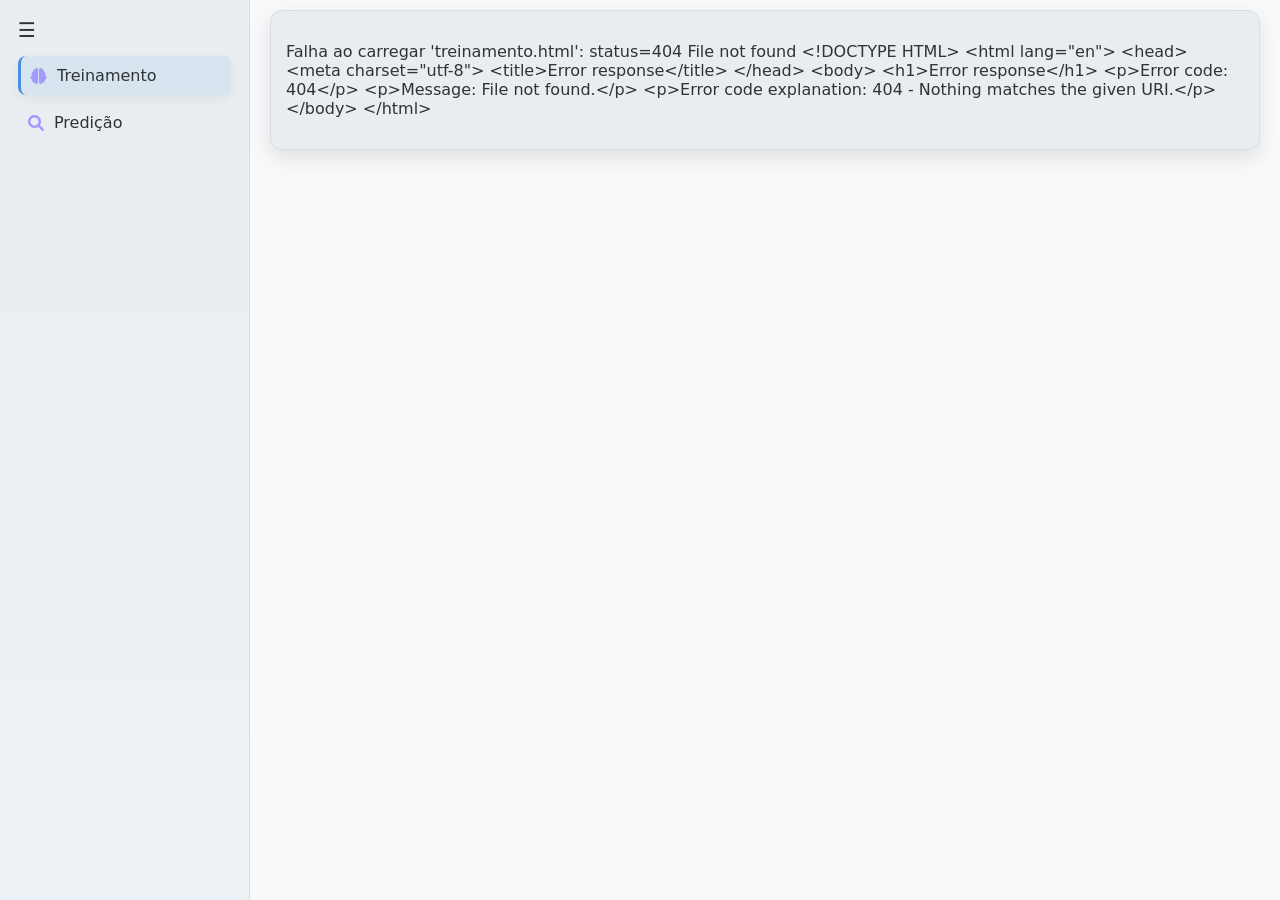
==== projeto/views/index.html @ 288b6758 "pipeline" ====
<!DOCTYPE html>
<html lang="pt-BR">

<head>
    <meta charset="utf-8" />
    <meta name="viewport" content="width=device-width,initial-scale=1" />
    <title>Plataforma YOLO Classificação</title>
    <link rel="stylesheet" href="theme.css">
    <link rel="stylesheet" href="./styles.css">
    <link rel="stylesheet" href="https://cdnjs.cloudflare.com/ajax/libs/font-awesome/6.0.0/css/all.min.css">
</head>

<body>
    <div class="sidebar" id="sidebar" aria-expanded="true">
        <div class="toggle-btn" onclick="toggleSidebar()">☰</div>

        <div class="menu-item active" data-page="treinamento" onclick="navigate('treinamento')">
            <i class="fas fa-brain"></i><span>Treinamento</span>
        </div>

        <div class="menu-item" data-page="predicao" onclick="navigate('predicao')">
            <i class="fas fa-search"></i><span>Predição</span>
        </div>

    </div>

    <main class="main-content" id="main-content">
        <div id="view" aria-live="polite">
        </div>
    </main>

    <div id="img-modal" class="img-modal hidden" role="dialog" aria-hidden="true" aria-modal="true">
        <div id="img-modal-backdrop" class="img-modal-backdrop" tabindex="-1"></div>
        <div class="img-modal-content" role="document" aria-live="polite">
            <button id="img-modal-close" class="img-modal-close" aria-label="Fechar imagem">✖</button>
            <!-- caption placed above the image -->
            <div id="img-modal-caption" class="img-modal-caption" aria-hidden="true"></div>

            <!-- viewport groups image and nav buttons so buttons align with the image center -->
            <div class="img-modal-viewport">
                <button id="img-modal-prev" class="img-modal-nav img-modal-prev" aria-label="Imagem anterior">◀</button>
                <img id="img-modal-img" src="" alt="" />
                <button id="img-modal-next" class="img-modal-nav img-modal-next" aria-label="Próxima imagem">▶</button>
            </div>
        </div>
    </div>

    <script src="./js/api.js"></script>
    <script src="./js/finder.js"></script>
    <script src="./js/ui.js"></script>
    <script src="./js/training_control.js"></script>

    <script>
        // init UI after modules loaded
        window.addEventListener('DOMContentLoaded', () => {
            if (window.UI && typeof window.UI.init === 'function') window.UI.init();
        });
    </script>
</body>

</html>
---- projeto/views/theme.css ----
:root {
    /* 🎨 Paleta "Neutro Tech" */
    --color-primary: #4A90E2;
    /* Azul suave (botões principais) */
    --color-success: #7ED6A6;
    /* Verde menta (feedback positivo) */
    --color-accent: #A29BFE;
    /* Lilás pastel (ícones / detalhes) */
    --bg: #F8F9FB;
    /* Fundo da página (muito claro) */
    --surface: #E9ECF1;
    /* Cards / superfícies (cinza claro) */
    --text-primary: #2D3436;
    /* Texto principal (cinza escuro) */
    --text-muted: #636E72;
    /* Texto secundário (cinza médio) */
    --border: #DCDDE1;
    /* Bordas e divisores (cinza sutil) */
    --danger: #FF6B6B;
    /* Erro (vermelho suave) */

    /* layout sizes (can be tweaked) */
    --sidebar-width: 250px;
    --sidebar-collapsed-width: 60px;
    --rightpanel-width: 320px;

    /* elevation */
    --elevation: rgba(45, 52, 54, 0.06);
}
---- projeto/views/styles.css ----
/* Global */
body {
    font-family: Inter, system-ui, -apple-system, "Segoe UI", Roboto, "Helvetica Neue", Arial;
    margin: 0;
    padding: 0;
    background: var(--bg);
    color: var(--text-primary);
    min-height: 100vh;
    overflow: auto;
}

/* Sidebar */
.sidebar {
    position: fixed;
    left: 0;
    top: 0;
    height: 100%;
    width: var(--sidebar-width);
    background: linear-gradient(180deg, var(--surface), #EDF2F7);
    border-right: 1px solid var(--border);
    padding: 18px;
    box-sizing: border-box;
    z-index: 1000;
    transition: width .2s ease;
    color: var(--text-primary);
}

.sidebar.collapsed {
    width: var(--sidebar-collapsed-width);
}

/* Toggle button */
.toggle-btn {
    font-size: 20px;
    cursor: pointer;
    margin-bottom: 14px;
    color: var(--muted);
}

/* Menu items */
.menu-item {
    display: flex;
    align-items: center;
    padding: 10px;
    margin-bottom: 8px;
    border-radius: 8px;
    cursor: pointer;
    color: var(--text-primary);
}

.menu-item i {
    margin-right: 10px;
    color: var(--color-accent);
}

.menu-item:hover,
.menu-item.active {
    background: rgba(74, 144, 226, 0.10);
    box-shadow: 0 4px 12px var(--elevation);
    border-left: 3px solid var(--color-primary);
}

.sidebar.collapsed .menu-item span {
    display: none;
}

/* Main content */
.main-content {
    position: relative;
    margin-left: var(--sidebar-width);
    min-height: 100vh;
    padding: 10px 20px;
    box-sizing: border-box;
    overflow-y: auto;
    transition: margin-left .25s ease, margin-right .25s ease;
    z-index: 1;
    background: transparent;
    color: var(--text-primary);
}

.card-section {
    margin-bottom: 10px;
    padding: 2px;
    /* Aumenta o padding interno para organização */
}

/* --- Estilos para Comparação Lado a Lado --- */

/* Contêiner principal para o grupo de comparação de UMA imagem */
.image-comparison-group {
    /* Manter estilos de card/seção */
    padding: 16px;
    /* 🛑 GARANTA QUE ESTA CLASSE TENHA BACKGROUND: var(--surface) SE NECESSÁRIO */
    background: var(--surface);
    border-radius: 8px;
}

/* Define o GRID FLEXÍVEL que alinha as predições de diferentes modelos lado a lado */
.comparison-grid {
    display: flex;
    gap: 15px;
    align-items: flex-start;
    margin-top: 10px;
    flex-wrap: nowrap;
    /* mantém uma única linha, permite scroll horizontal */
    overflow-x: auto;
    /* ativa scroll horizontal quando há muitas colunas */
    -webkit-overflow-scrolling: touch;
    padding-bottom: 6px;
    /* espaço para o scrollbar em alguns browsers */
}

/* Cartão individual de predição (um modelo por coluna) */
/* Cartão individual de predição (um modelo por coluna) */
.comparison-card {
    display: flex;
    flex-direction: column;
    gap: 8px;
    padding: 12px;
    background: #FFFFFF;
    border: 1px solid var(--border);
    border-radius: 10px;
    box-shadow: 0 4px 12px rgba(0, 0, 0, 0.05);
    /* Garante largura mínima e impede encolhimento para preservar tamanho das imagens */
    flex: 0 0 320px;
    /* não encolhe, largura fixa por cartão */
    min-width: 320px;
    box-sizing: border-box;
}

.comparison-card .model-name-label {
    font-size: 13px;
    color: var(--text-muted);
    text-align: center;
    margin-bottom: 5px;
}

/* Reutilizando estilos de imagem, mas corrigindo aspecto-ratio para ser mais quadrado (comum em classificação) */
/* 🛑 AJUSTE PRINCIPAL AQUI: DIMINUINDO O TAMANHO DA IMAGEM */
.comparison-card img {
    display: block;
    width: 100%;
    max-height: 260px;
    /* limita a altura para manter tamanho consistente */
    height: auto;
    object-fit: contain;
    border-radius: 6px;
    background: #FFFFFF;
    transition: transform 0.18s ease, box-shadow 0.18s ease;
    cursor: pointer;
}

/* Adicione também um hover para o zoom no clique */
.comparison-card img:hover {
    transform: scale(1.03);
    box-shadow: 0 8px 24px rgba(0, 0, 0, 0.35);
}

/* Remova ou substitua as regras antigas de .model-images se não for mais usá-las */
/* Se houver conflito, remova .model-images e .model-result antigos. */

.main-content.collapsed {
    margin-left: var(--sidebar-collapsed-width);
}

/* Training images area: reserve space and reuse comparison grid styles */
.training-images-area {
    background: var(--surface);
    border: 1px solid var(--border);
    border-radius: 8px;
    padding: 12px;
    box-sizing: border-box;
}

.training-images-area .image-comparison-group {
    margin-bottom: 12px;
}

/* ensure grid wraps nicely and reserves height */
.training-images-area .comparison-grid {
    gap: 12px;
    align-items: flex-start;
    overflow-x: auto;
}



/* Form elements */
.form-group {
    margin-bottom: 14px;
}

.form-group label {
    display: inline-flex;
    margin-bottom: 6px;
    color: var(--muted);
    font-size: 14px;
}

input[type="text"],
input[type="number"],
select,
textarea {
    width: 100%;
    padding: 8px 10px;
    border-radius: 8px;
    border: 1px solid var(--border);
    background: #FFFFFF;
    color: var(--text-primary);
    box-sizing: border-box;
}

/* Classe utilitária usada no HTML: inputs padrão */
.input {
    width: 100%;
    padding: 10px 12px;
    border-radius: 10px;
    border: 1px solid var(--border);
    background: #ffffff;
    box-shadow: 0 4px 10px rgba(16, 24, 40, 0.04);
    transition: box-shadow .12s ease, border-color .12s ease, transform .06s ease;
    color: var(--text-primary);
    font-size: 14px;
}

/* Versão compacta para controles inline */
.input-small {
    padding: 6px 8px;
    font-size: 13px;
    border-radius: 8px;
    width: auto;
}

/* Input específico para contagem por tipo (no painel de negativos) */
.type-count-input {
    border-left: 3px solid rgba(0, 0, 0, 0.04);
    padding-left: 10px;
    max-width: 140px;
}

/* Focus/hover visual cues */
.input:focus,
input[type="number"]:focus,
select:focus,
textarea:focus {
    outline: none;
    border-color: var(--color-primary);
    box-shadow: 0 6px 20px rgba(74, 144, 226, 0.12);
    transform: translateY(-1px);
}

/* Improve small inline labels + inputs alignment inside table cells */
.table input[type="number"],
.table .input-small {
    min-width: 80px;
}

/* Slightly larger checkboxes/radio for touch friendliness */
input[type="checkbox"],
input[type="radio"] {
    width: 18px;
    height: 18px;
    margin-right: 6px;
    vertical-align: middle;
}

/* When checkboxes/radios are inside labels used as inline controls, space them nicely */
label input[type="checkbox"],
label input[type="radio"] {
    margin-right: 8px;
}


/* Fix: ensure inline checkbox+label groups align horizontally */
.form-group .flex {
    display: flex;
    align-items: center;
    gap: 8px;
    flex-wrap: wrap;
    /* avoid overflow on very small widths */
}

.form-group .flex input[type="checkbox"],
.form-group .flex input[type="radio"] {
    margin: 0;
    vertical-align: middle;
    width: 18px;
    height: 18px;
}

.form-group .flex label {
    margin: 0;
    vertical-align: middle;
    font-size: 14px;
}

/* ensure dynamically injected model labels align too */
#models-container label {
    display: flex;
    align-items: center;
    gap: 8px;
    padding: 6px;
    border-radius: 6px;
}

/* Compact model item styling for prediction list */
.model-item-compact {
    display: inline-flex;
    align-items: center;
    gap: 8px;
    /* padding: 6px 8px; */
    /* margin: 6px 6px 6px 0; */
    border-radius: 8px;
    background: transparent;
    border: 1px solid rgba(0, 0, 0, 0.06);
    font-size: 13px;
    color: var(--text-primary);
    cursor: pointer;
    min-width: 160px;
    max-width: 260px;
}

.model-item-compact .model-checkbox {
    width: 16px;
    height: 16px;
}

.model-item-compact.selected {
    background: rgba(74, 144, 226, 0.08);
    border-color: rgba(74, 144, 226, 0.18);
    box-shadow: 0 6px 12px rgba(74, 144, 226, 0.06);
}

/* Make sure the container flex-wraps nicely */
#models-container {
    display: flex;
    flex-wrap: wrap;
    /* padding: 1px 0px; */
    margin-top: 8px;
    margin-right: 8px;
    gap: 6px;
}

/* Buttons */
.btn {
    display: inline-block;
    background: var(--color-primary);
    color: #fff;
    padding: 8px 12px;
    border-radius: 8px;
    border: none;
    cursor: pointer;
    font-weight: 600;
    transition: transform .06s ease, box-shadow .08s ease;
    box-shadow: 0 6px 18px rgba(74, 144, 226, 0.12);
}

.btn:hover {
    transform: translateY(-1px);
    box-shadow: 0 10px 24px rgba(74, 144, 226, 0.14);
}

.btn:disabled {
    opacity: .6;
    cursor: not-allowed;
    box-shadow: none;
}

/* Success / accent helpers */
.btn-success {
    background: var(--color-success);
    color: #043028;
}

.icon-accent {
    color: var(--color-accent);
}



/* Sua classe .card existente é mantida */
.card {
    background: var(--surface);
    color: var(--text-primary);
    border: 1px solid var(--border);
    padding: 15px;
    border-radius: 12px;
    box-shadow: 0 8px 20px rgba(0, 0, 0, 0.1);
}

/* Novo Estilo Específico para o Resumo */
.dataset-summary-list {
    list-style: none;
    padding: 0;
    margin: 10px 0 0 0;
}

.dataset-summary-list li {
    padding: 10px 0;
    border-bottom: 1px solid var(--border-light);
    /* Linha divisória suave */
    display: flex;
    justify-content: space-between;
    /* Texto à esquerda, valor à direita */
    align-items: center;
    font-size: 14px;
}

/* Remove a borda do último item (limpeza visual) */
.dataset-summary-list li:last-child {
    border-bottom: none;
}

/* Estilos para os Ícones/Indicadores */
.data-icon {
    margin-right: 10px;
    font-size: 16px;
}

/* Estilos de cor para os valores principais (mais proeminentes) */
.total-positive {
    color: #28a745;
    font-weight: bold;
    font-size: 16px;
}

.total-negative {
    color: #dc3545;
    font-weight: bold;
    font-size: 16px;
}

/* Estilo para a linha do Total Geral (Fundo de Destaque) */
.dataset-summary-list .total-highlight {
    background-color: var(--accent-light);
    /* Cor de fundo para o total */
    padding: 12px 15px;
    margin: 10px -15px 10px -15px;
    /* Expande para as bordas internas do card */
    border-radius: 0;
    font-size: 16px;
    font-weight: bold;
    border-bottom: none;
}

/* Estilo para a Seção de Divisão (Split) - Borda Dupla */
.dataset-summary-list .split-section {
    border-top: 2px dashed var(--border);
    /* Linha tracejada forte para separação */
    padding-top: 15px;
    margin-top: 15px;
}



.chart-placeholder {
    height: 300px;
    background: linear-gradient(180deg, rgba(234, 236, 241, 0.6), rgba(255, 255, 255, 0.4));
    border-radius: 8px;
    display: flex;
    align-items: center;
    justify-content: center;
    color: var(--text-muted);
}

.grid {
    display: grid;
    gap: 12px;
    grid-template-columns: repeat(auto-fill, minmax(200px, 1fr));
}

.table {
    width: 100%;
    border-collapse: collapse;
    margin-top: 8px;
}

.table th,
.table td {
    padding: 8px;
    border-bottom: 1px solid var(--border);
    text-align: left;
    color: var(--text-primary);
}

.table th {
    background: transparent;
    color: var(--text-muted);
    font-weight: 700;
}

/* Small refinements */
textarea#logs {
    width: 100%;
    min-height: 140px;
    padding: 10px;
    border-radius: 8px;
    background: #FFFFFF;
    color: var(--text-primary);
    border: 1px solid var(--border);
}

/* Utility: error messages */
.alert-error {
    background: rgba(255, 107, 107, 0.06);
    border: 1px solid rgba(255, 107, 107, 0.18);
    color: var(--danger);
    padding: 8px;
    border-radius: 6px;
}

/* utility */
.hidden {
    display: none !important;
}

/* spacing for folder input */
#prediction-folder-input input {
    margin-top: 6px;
    padding: 8px;
    border-radius: 6px;
    border: 1px solid var(--border);
    background: #FFFFFF;
    color: var(--text-primary);
    width: 100%;
    box-sizing: border-box;
}

/* Summary card uses surface + text */
#selected-summary {
    padding: 10px;
    border-radius: 8px;
    background: var(--surface);
    border: 1px solid var(--border);
    color: var(--text-primary);
    font-size: 13px;
}

/* Prediction results: stack models vertically and style each model as a card */
.prediction-results {
    display: flex;
    flex-direction: column;
    gap: 18px;
    padding-top: 8px;
}

/* Model card: usar 100% para garantir empilhamento vertical consistente */
.model-result {
    width: 100%;
    background: #ffffff;
    border-radius: 10px;
    padding: 14px;
    box-shadow: 0 6px 18px rgba(20, 30, 40, 0.04);
    border: 1px solid rgba(0, 0, 0, 0.04);
    box-sizing: border-box;
}

/* Model images: garantir um grid 2xN responsivo */
.model-images {
    display: grid !important;
    grid-template-columns: repeat(2, minmax(260px, 1fr));
    gap: 12px;
    align-items: start;
}

/* garantir que as cards de imagem preenchem a célula */
/* Card de imagem */
.model-images .card {
    width: 100%;
    overflow: hidden;
    border-radius: 8px;
    padding: 6px;
    /* opcional, remove se quiser imagem maior */
    box-sizing: border-box;
    background: var(--surface);
}


/* imagens maiores e responsivas */
.model-images .card img {
    display: block;
    width: 100%;
    height: auto;
    aspect-ratio: 16/9;
    /* mantém proporção agradável */
    object-fit: cover;
    border-radius: 6px;
    transition: transform 0.18s ease, box-shadow 0.18s ease;
    cursor: pointer;
    min-height: 180px;
    /* garante miniatura com boa altura */
}


/* Hover */
.model-images .card img:hover {
    transform: scale(1.03);
    box-shadow: 0 8px 24px rgba(0, 0, 0, 0.35);
}

/* Mobile: cair para 1 coluna em telas pequenas */
/* Em telas pequenas, 1 coluna */
@media (max-width: 640px) {
    .model-images {
        grid-template-columns: 1fr;
    }
}

/* Tweak spacing of the summary area */
#selected-summary {
    margin-top: 12px;
    padding: 10px;
    border-radius: 8px;
}

/* Responsivity */
@media (max-width: 900px) {



    .main-content {
        margin-right: 0;
    }


}

@media (max-width: 600px) {
    .sidebar {
        width: var(--sidebar-collapsed-width);
    }

    .main-content {
        margin-left: var(--sidebar-collapsed-width);
        margin-right: 0;
    }

    .comparison-grid {
        grid-template-columns: repeat(auto-fit, minmax(120px, 1fr));
        /* Ainda menores em mobile */
    }

    .comparison-card img {
        max-height: 120px;
        /* Reduz ainda mais a altura em telas pequenas */
    }
}

/* Image modal styles */
.img-modal {
    position: fixed;
    inset: 0;
    display: flex;
    align-items: center;
    justify-content: center;
    z-index: 9999;
    pointer-events: none;
}

.img-modal:not(.hidden) {
    pointer-events: auto;
}

.img-modal-backdrop {
    position: absolute;
    inset: 0;
    background: rgba(0, 0, 0, 0.6);
    transition: opacity .18s ease;
}

.img-modal-content {
    position: relative;
    z-index: 10000;
    max-width: 92%;
    max-height: 92%;
    background: transparent;
    display: flex;
    flex-direction: column;
    align-items: center;
    justify-content: center;
    border-radius: 10px;
    padding: 12px;
    box-sizing: border-box;
}

.img-modal img {
    max-width: 100%;
    max-height: 80vh;
    width: auto;
    height: auto;
    border-radius: 8px;
    box-shadow: 0 12px 40px rgba(0, 0, 0, 0.4);
    display: block;
    object-fit: contain;
}

/* viewport that contains the image and nav buttons; nav buttons are positioned relative to this box */
.img-modal-viewport {
    position: relative;
    display: flex;
    align-items: center;
    justify-content: center;
    width: 100%;
    box-sizing: border-box;
}

.img-modal-caption {
    margin-top: 8px;
    color: #fff;
    text-align: center;
    font-size: 13px;
}

.img-modal-nav {
    position: absolute;
    top: 50%;
    transform: translateY(-50%);
    background: rgba(0, 0, 0, 0.6);
    color: #fff;
    border: none;
    border-radius: 6px;
    padding: 8px 10px;
    cursor: pointer;
    z-index: 10002;
    font-size: 18px;
}

.img-modal-prev {
    left: calc(20% * -1 - 56px);
    /* position outside the image viewport when wide */
}

.img-modal-next {
    right: calc(20% * -1 - 56px);
}

/* Simpler fallback: place outside using negative offsets relative to the viewport width.
   On many layouts this places the buttons outside the image area while keeping them vertically centered. */
@media (max-width: 960px) {
    .img-modal-prev {
        left: -40px;
    }

    .img-modal-next {
        right: -40px;
    }
}

/* Mobile: keep buttons inside the viewport near image edges */
@media (max-width: 640px) {
    .img-modal-prev {
        left: 12px;
    }

    .img-modal-next {
        right: 12px;
    }
}

/* cleaned duplicate rules */

.img-modal.hidden {
    display: none;
}

@media (max-width: 640px) {
    .img-modal img {
        max-height: 65vh;
    }

    .img-modal-content {
        padding: 8px;
    }
}

/* Config panel styles */
.config-card {
    background: linear-gradient(180deg, #ffffff, #fbfdff);
    border: 1px solid rgba(0, 0, 0, 0.04);
    padding: 12px;
    border-radius: 10px;
}

.config-preview {
    background: #0f1724;
    color: #e6f2ff;
    padding: 12px;
    border-radius: 8px;
    max-height: 280px;
    overflow: auto;
    font-family: ui-monospace, SFMono-Regular, Menlo, Monaco, "Roboto Mono", monospace;
    font-size: 13px;
    border: 1px solid rgba(0, 0, 0, 0.06);
}

.config-editor {
    margin-top: 10px;
}

.config-textarea {
    width: 100%;
    min-height: 240px;
    max-height: 60vh;
    padding: 10px;
    border-radius: 8px;
    border: 1px solid var(--border);
    font-family: ui-monospace, SFMono-Regular, Menlo, Monaco, "Roboto Mono", monospace;
    font-size: 13px;
    box-sizing: border-box;
    resize: vertical;
}

/* small button tweaks for config actions */
#edit-config-btn,
#save-config-btn,
#cancel-config-btn,
#reset-config-btn {
    font-size: 13px;
    padding: 6px 10px;
}













/* Novo CSS para a área de controle de negativos */
.line-detail-row td {
    border: none !important;
}

.line-detail-grid {
    display: grid;
    /* 3 colunas em desktop, caindo para menos em telas menores */
    grid-template-columns: repeat(auto-fit, minmax(220px, 1fr));
    gap: 15px;
    padding: 15px;
    /* Manter o padding */
    background: #fcfcfc;
    /* Fundo muito claro para destacar os itens */
    border-radius: 6px;
    border: 1px solid var(--border-light);
    /* Borda mais suave que a tracejada */
}

.line-item {
    display: flex;
    flex-direction: column;
    gap: 8px;
    /* Espaço entre o Label e o Input/Checkbox */

    /* Faz o item parecer um pequeno cartão dentro do painel */
    background: #FFFFFF;
    padding: 10px;
    border-radius: 8px;
    border: 1px solid var(--border);
    box-shadow: 0 4px 10px rgba(0, 0, 0, 0.05);
    transition: box-shadow 0.1s ease;
}

.line-item:hover {
    box-shadow: 0 6px 15px rgba(0, 0, 0, 0.1);
}

.line-item label {
    font-weight: 700;
    /* Mais destaque para o nome */
    font-size: 14px;
    margin-bottom: 0;
    /* Ajusta o espaçamento interno do item */
}

.line-item>div {
    display: flex;
    gap: 10px;
    align-items: center;
    justify-content: space-between;
    /* Novo: Garante que o input fique à direita */
}

.line-item .line-count {
    /* O input number deve ocupar a maior parte do espaço restante */
    max-width: 80px;
    text-align: right;
    flex-shrink: 0;
}

.line-item .line-enabled {
    /* Checkbox à esquerda, para ligar/desligar a linha */
    margin: 0;
    flex-shrink: 0;
}

.input-small {
    padding: 6px 8px !important;
    font-size: 14px;
}

/* Esconder a célula extra na linha principal quando os detalhes estão ocultos */
.line-detail-row.hidden {
    display: none;
}

/* Estilo para botões pequenos */
.btn-sm {
    padding: 6px 10px;
    font-size: 13px;
}

/* Tabela de seleção de negativos (apenas para referência) */
#negative-selection-table {
    width: 100%;
    border-collapse: separate;
    border-spacing: 0;
}

#negative-selection-table th,
#negative-selection-table td {
    padding: 10px 5px;
    border-bottom: 1px solid var(--border);
    vertical-align: middle;
}

#negative-selection-table thead th {
    font-size: 14px;
    color: var(--color-primary);
}
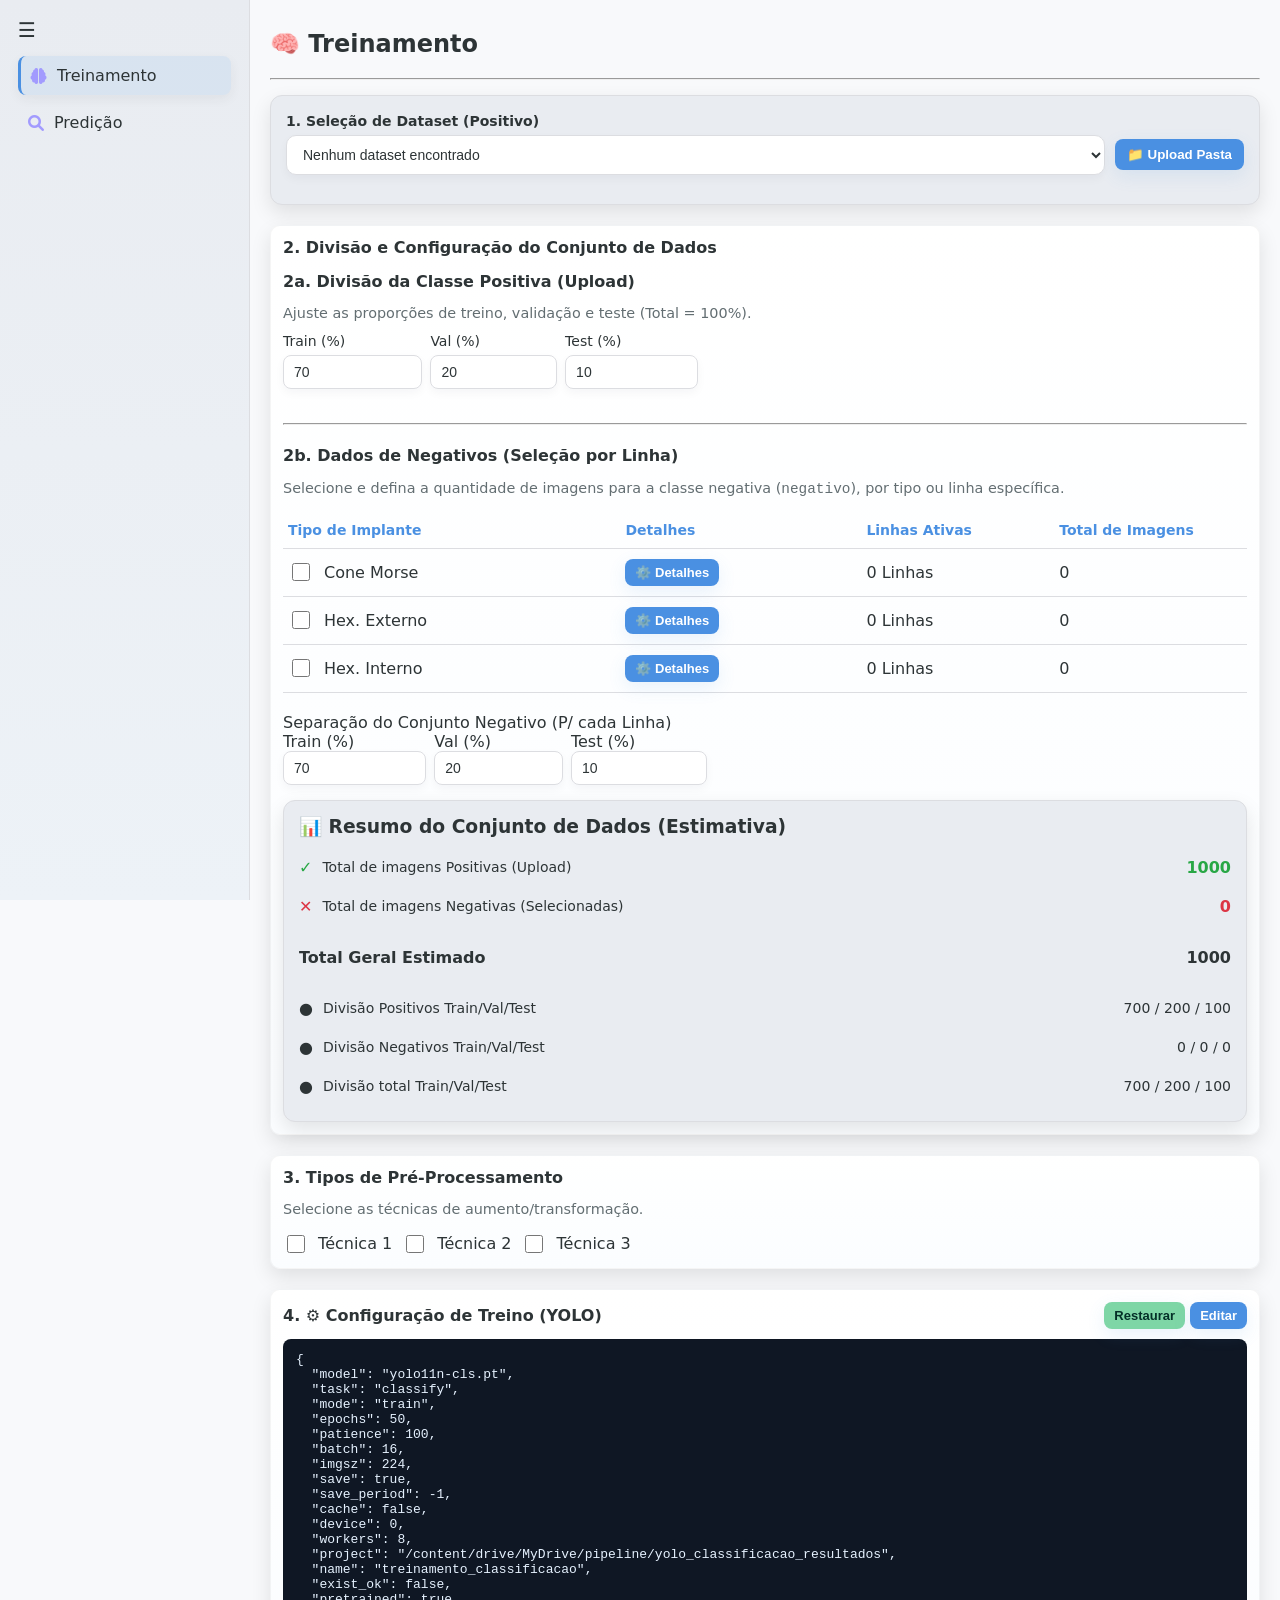
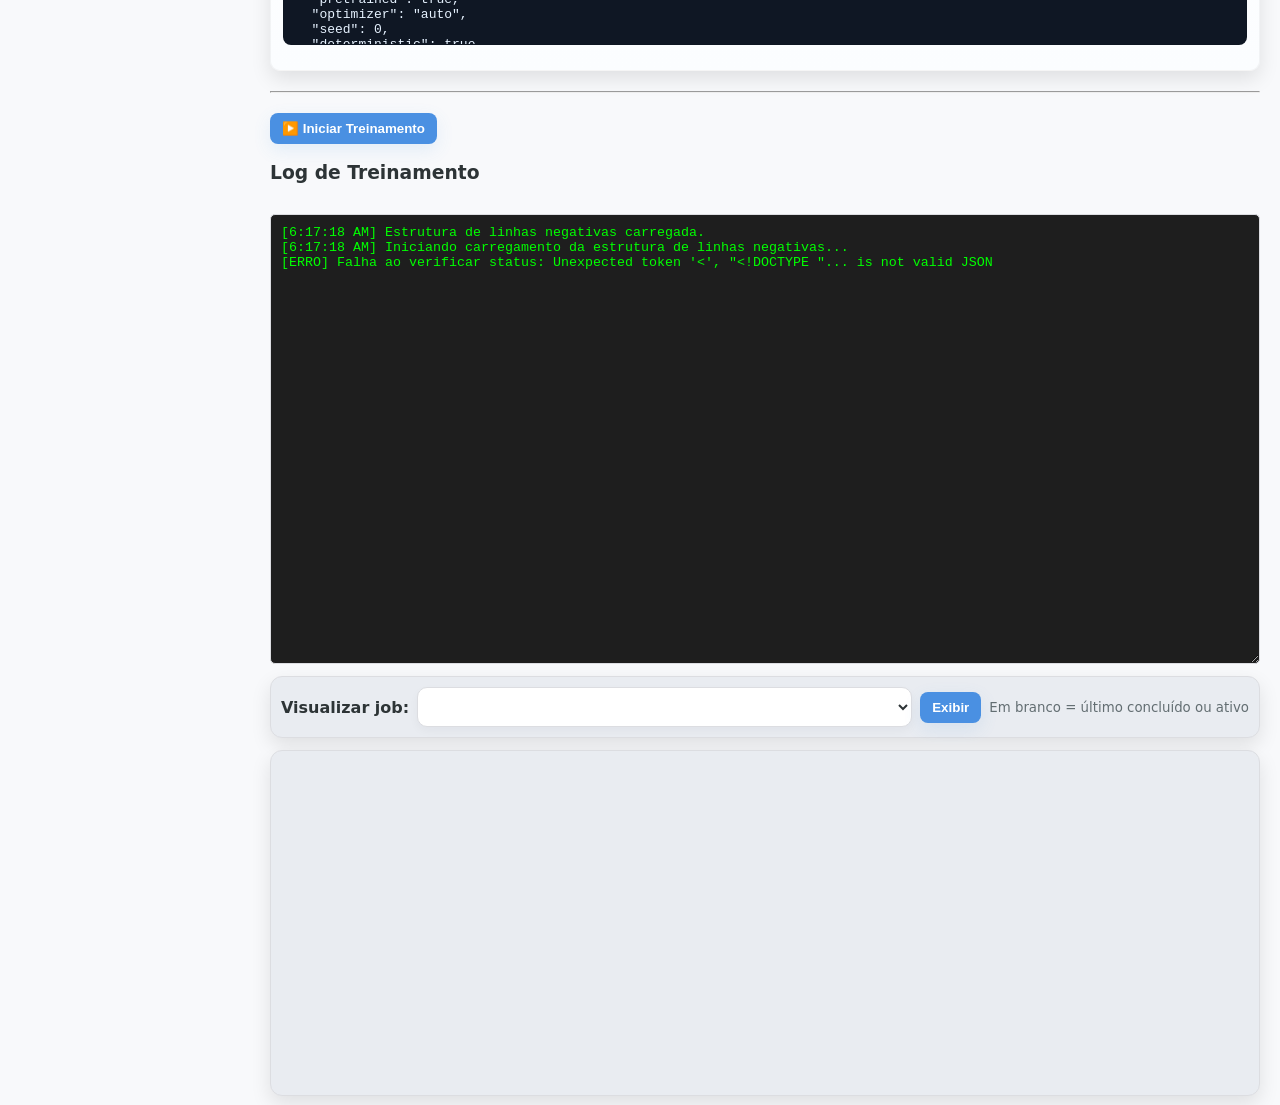
==== commit da99a9f9: "trainamento" ====
--- a/projeto/views/index.html
+++ b/projeto/views/index.html
@@ -47,8 +47,12 @@
 
     <script src="./js/api.js"></script>
     <script src="./js/finder.js"></script>
+    <script src="./js/modules/config.js"></script>
+    <script src="./js/modules/modal.js"></script>
+    <script src="./js/modules/navigation.js"></script>
+    <script src="./js/training_control.js"></script>
+    <script src="./js/prediction_history.js"></script>
     <script src="./js/ui.js"></script>
-    <script src="./js/training_control.js"></script>
 
     <script>
         // init UI after modules loaded
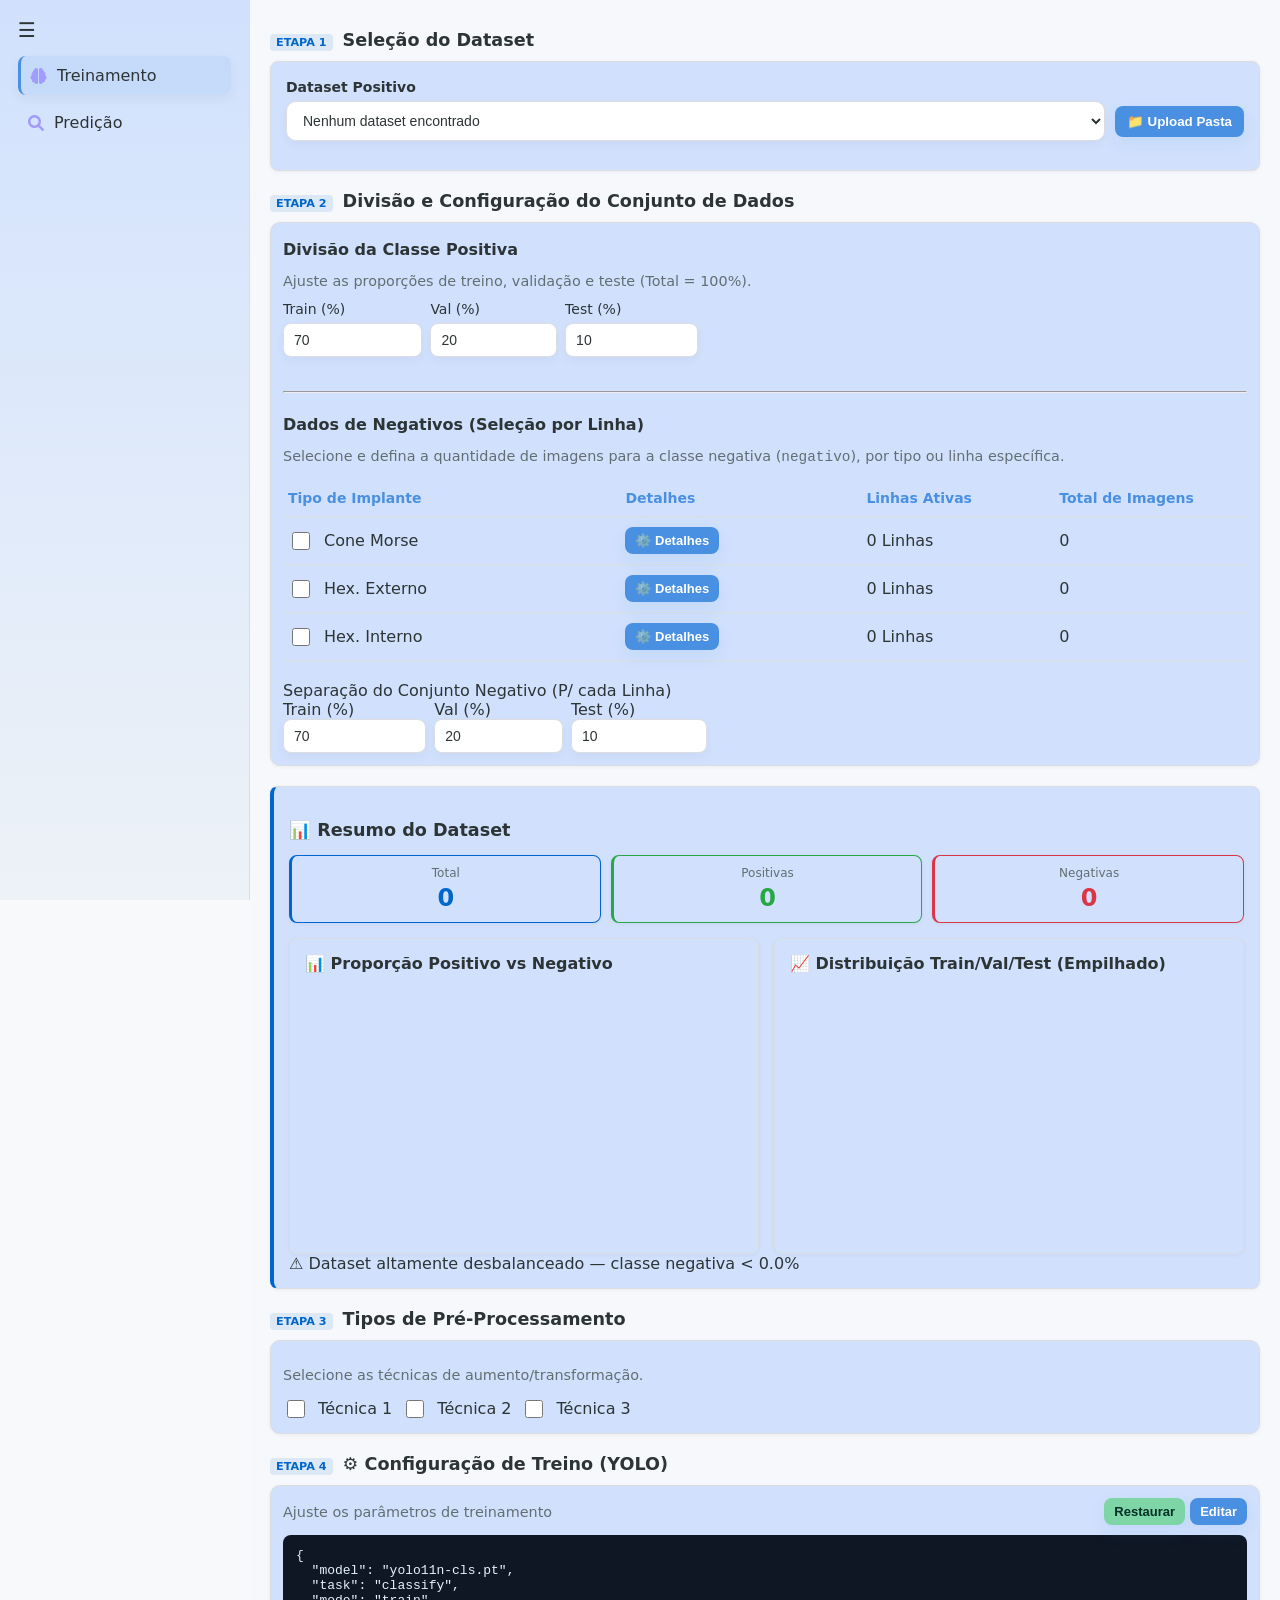
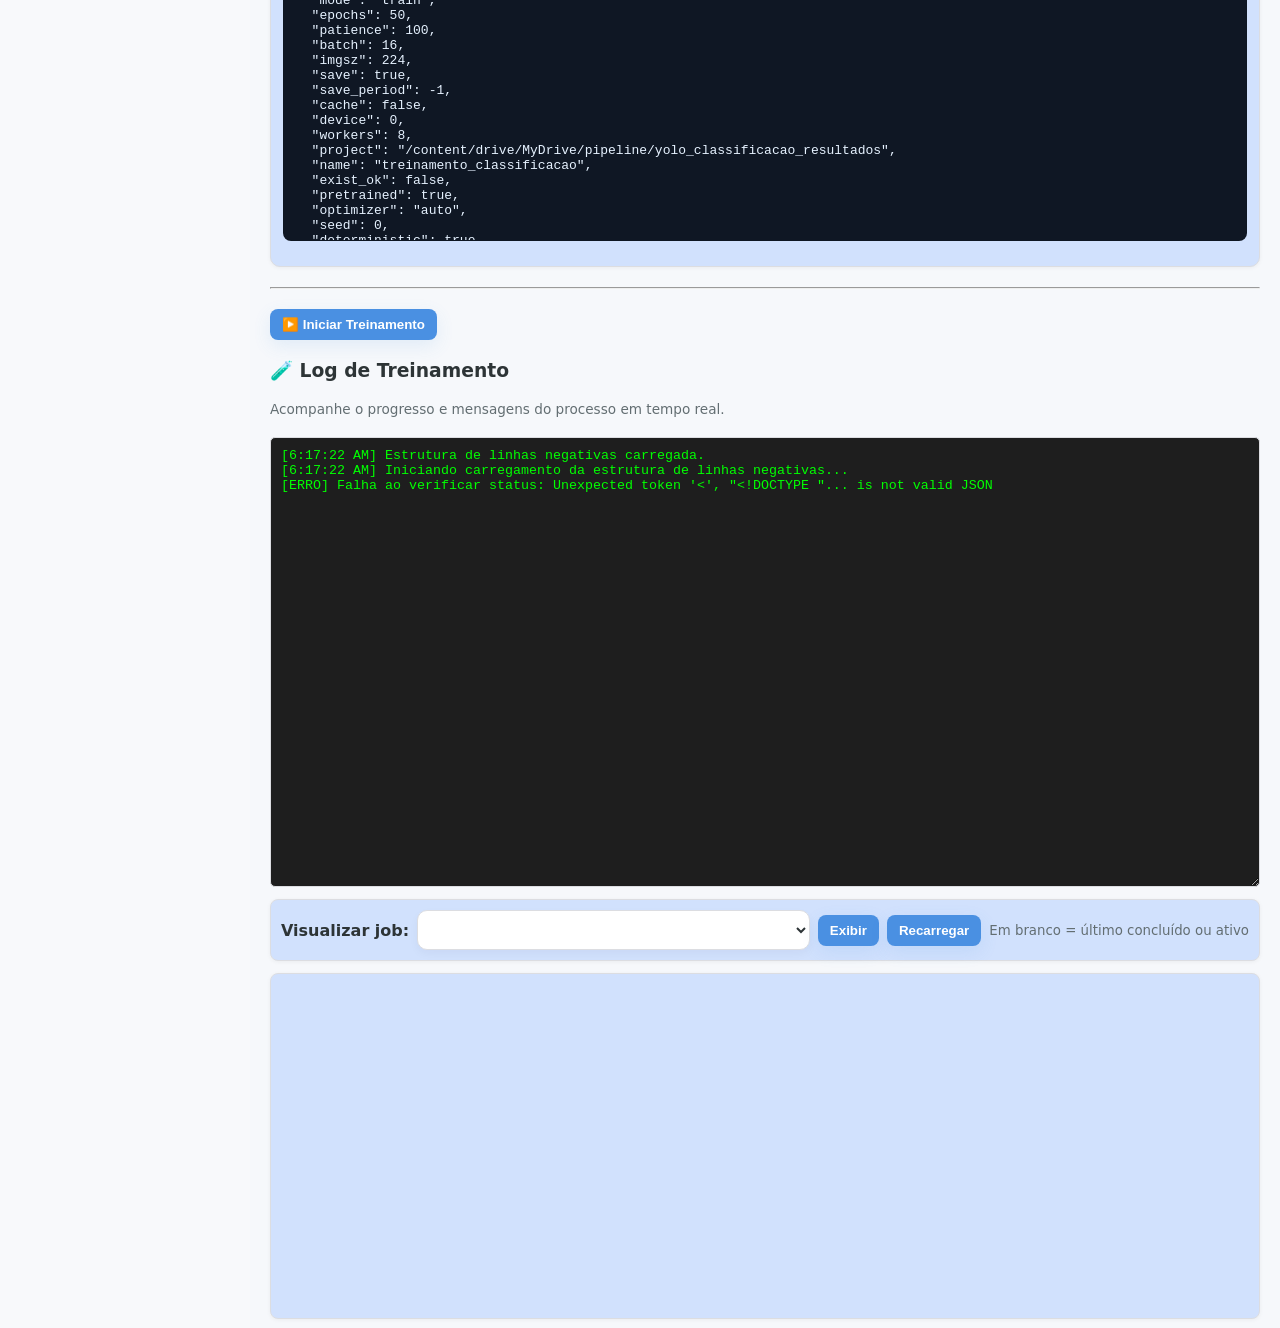
==== commit bf57e2bf: "V 0.1.0" ====
--- a/projeto/views/index.html
+++ b/projeto/views/index.html
@@ -8,6 +8,7 @@
     <link rel="stylesheet" href="theme.css">
     <link rel="stylesheet" href="./styles.css">
     <link rel="stylesheet" href="https://cdnjs.cloudflare.com/ajax/libs/font-awesome/6.0.0/css/all.min.css">
+    <script src="https://cdn.jsdelivr.net/npm/chart.js@3.9.1/dist/chart.min.js"></script>
 </head>
 
 <body>
--- a/projeto/views/theme.css
+++ b/projeto/views/theme.css
@@ -8,7 +8,7 @@
     /* Lilás pastel (ícones / detalhes) */
     --bg: #F8F9FB;
     /* Fundo da página (muito claro) */
-    --surface: #E9ECF1;
+    --surface: #d1e1fd;
     /* Cards / superfícies (cinza claro) */
     --text-primary: #2D3436;
     /* Texto principal (cinza escuro) */
--- a/projeto/views/styles.css
+++ b/projeto/views/styles.css
@@ -74,14 +74,57 @@
     overflow-y: auto;
     transition: margin-left .25s ease, margin-right .25s ease;
     z-index: 1;
-    background: transparent;
+    background: #f6f8fb;
     color: var(--text-primary);
+}
+
+/* Section Headers (Etapas) */
+.section-header {
+    display: flex;
+    align-items: baseline;
+    gap: 10px;
+    margin: 20px 0 10px;
+}
+
+.section-step {
+    font-size: 0.7rem;
+    font-weight: 700;
+    color: #0066cc;
+    background: rgba(0, 102, 204, 0.1);
+    padding: 2px 6px;
+    border-radius: 4px;
+}
+
+.section-header h3 {
+    margin: 0;
+    font-size: 1.1rem;
+    font-weight: 600;
 }
 
 .card-section {
     margin-bottom: 10px;
     padding: 2px;
-    /* Aumenta o padding interno para organização */
+}
+
+/* Card refinado */
+.card {
+    background: var(--surface);
+    color: var(--text-primary);
+    border: 1px solid var(--border);
+    padding: 15px;
+    border-radius: 8px;
+    box-shadow: 0 1px 4px rgba(0, 0, 0, 0.05);
+}
+
+/* Summary Card (Resumo do Dataset) */
+.summary-card {
+    border-left: 4px solid #0066cc;
+}
+
+.summary-card h3 {
+    margin-bottom: 10px;
+    font-size: 1.1rem;
+    font-weight: 600;
 }
 
 /* --- Estilos para Comparação Lado a Lado --- */
@@ -172,6 +215,62 @@
     box-sizing: border-box;
 }
 
+
+
+
+/* Estilizacao para os itens de modelo que o ui.js cria dinamicamente */
+.model-item-compact {
+    display: flex;
+    align-items: center;
+    padding: 10px 15px !important;
+    margin: 0 !important;
+    border: 1px solid #e1e4e8 !important;
+    border-radius: 6px !important;
+    background: white !important;
+    cursor: pointer;
+    transition: all 0.2s ease;
+}
+
+.model-item-compact:hover {
+    border-color: #0066cc !important;
+    background: #f0f7ff !important;
+}
+
+.model-item-compact.selected {
+    border-color: #0066cc !important;
+    background: #e6f0ff !important;
+    box-shadow: 0 2px 4px rgba(0, 102, 204, 0.1);
+}
+
+.model-item-compact input[type="checkbox"] {
+    width: 18px;
+    height: 18px;
+    cursor: pointer;
+}
+
+/* Ajuste na grid de resultados para comparacao lado a lado */
+.comparison-grid {
+    display: grid;
+    gap: 16px;
+    margin-top: 15px;
+}
+
+.comparison-grid-cols-2 {
+    grid-template-columns: repeat(2, 1fr);
+}
+
+.comparison-grid-cols-3 {
+    grid-template-columns: repeat(3, 1fr);
+}
+
+@media (max-width: 768px) {
+
+    .comparison-grid-cols-2,
+    .comparison-grid-cols-3 {
+        grid-template-columns: 1fr;
+    }
+}
+
 .training-images-area .image-comparison-group {
     margin-bottom: 12px;
 }
@@ -374,18 +473,6 @@
 
 .icon-accent {
     color: var(--color-accent);
-}
-
-
-
-/* Sua classe .card existente é mantida */
-.card {
-    background: var(--surface);
-    color: var(--text-primary);
-    border: 1px solid var(--border);
-    padding: 15px;
-    border-radius: 12px;
-    box-shadow: 0 8px 20px rgba(0, 0, 0, 0.1);
 }
 
 /* Novo Estilo Específico para o Resumo */
@@ -630,6 +717,19 @@
         width: var(--sidebar-collapsed-width);
     }
 
+    /* Esconde textos do menu em telas pequenas para evitar overflow quando a sidebar retrai */
+    .sidebar .menu-item span {
+        display: none;
+    }
+
+    .sidebar .menu-item {
+        justify-content: center;
+    }
+
+    .sidebar .menu-item i {
+        margin-right: 0;
+    }
+
     .main-content {
         margin-left: var(--sidebar-collapsed-width);
         margin-right: 0;
@@ -775,8 +875,8 @@
 
 /* Config panel styles */
 .config-card {
-    background: linear-gradient(180deg, #ffffff, #fbfdff);
-    border: 1px solid rgba(0, 0, 0, 0.04);
+    background: var(--surface);
+    border: 1px solid var(--border);
     padding: 12px;
     border-radius: 10px;
 }
@@ -931,4 +1031,82 @@
 #negative-selection-table thead th {
     font-size: 14px;
     color: var(--color-primary);
+}
+
+/* Source card selection (Imagens Upadas / Pasta Específica) */
+.source-card {
+    background: var(--surface);
+    border-color: #97a8bd !important;
+}
+
+.source-card:hover {
+    border-color: #b7c2cc !important;
+    box-shadow: 0 2px 8px rgba(0, 0, 0, 0.08);
+}
+
+.source-card.selected {
+    background: #d0e4ff !important;
+    border-color: #0066cc !important;
+    box-shadow: 0 4px 12px rgba(0, 102, 204, 0.15);
+}
+
+/* File input styling for image upload */
+#prediction-upload-files {
+    cursor: pointer;
+    padding: 12px !important;
+}
+
+#prediction-upload-files::file-selector-button {
+    background: var(--color-primary);
+    color: white;
+    border: none;
+    padding: 8px 16px;
+    border-radius: 6px;
+    cursor: pointer;
+    font-weight: 600;
+    margin-right: 10px;
+    transition: transform 0.1s ease, box-shadow 0.1s ease;
+}
+
+#prediction-upload-files::file-selector-button:hover {
+    transform: translateY(-1px);
+    box-shadow: 0 4px 12px rgba(0, 102, 204, 0.2);
+}
+
+#uploaded-files-list {
+    background: #f0f7ff;
+    border: 1px solid #cce5ff;
+}
+
+/* KPI Cards (Dashboard) */
+.kpi-card {
+    padding: 10px;
+    text-align: center;
+    border-left: 3px solid;
+}
+
+.kpi-label {
+    font-size: 0.75rem;
+    color: var(--text-muted);
+    margin-bottom: 4px;
+}
+
+.kpi-value {
+    font-size: 1.5rem;
+    font-weight: 700;
+}
+
+.kpi-total {
+    border-color: #0066cc;
+    color: #0066cc;
+}
+
+.kpi-positive {
+    border-color: #28a745;
+    color: #28a745;
+}
+
+.kpi-negative {
+    border-color: #dc3545;
+    color: #dc3545;
 }
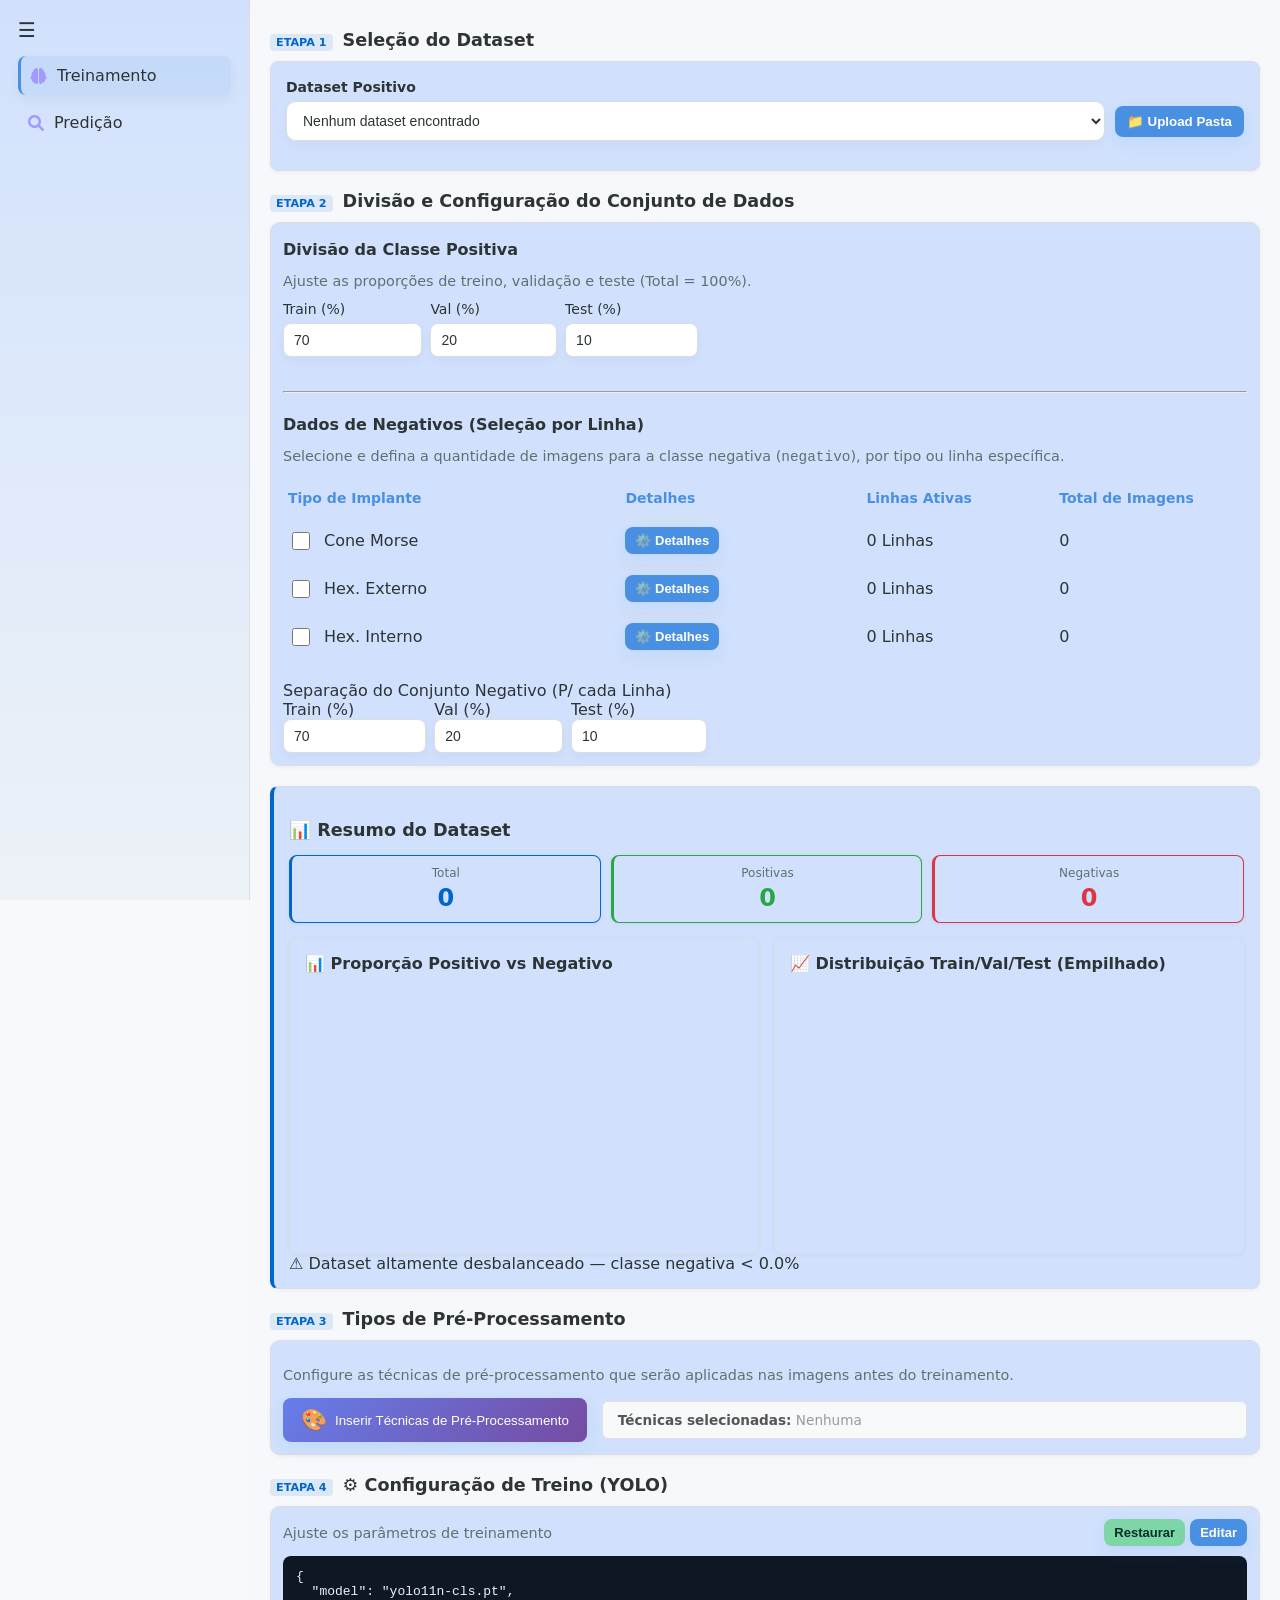
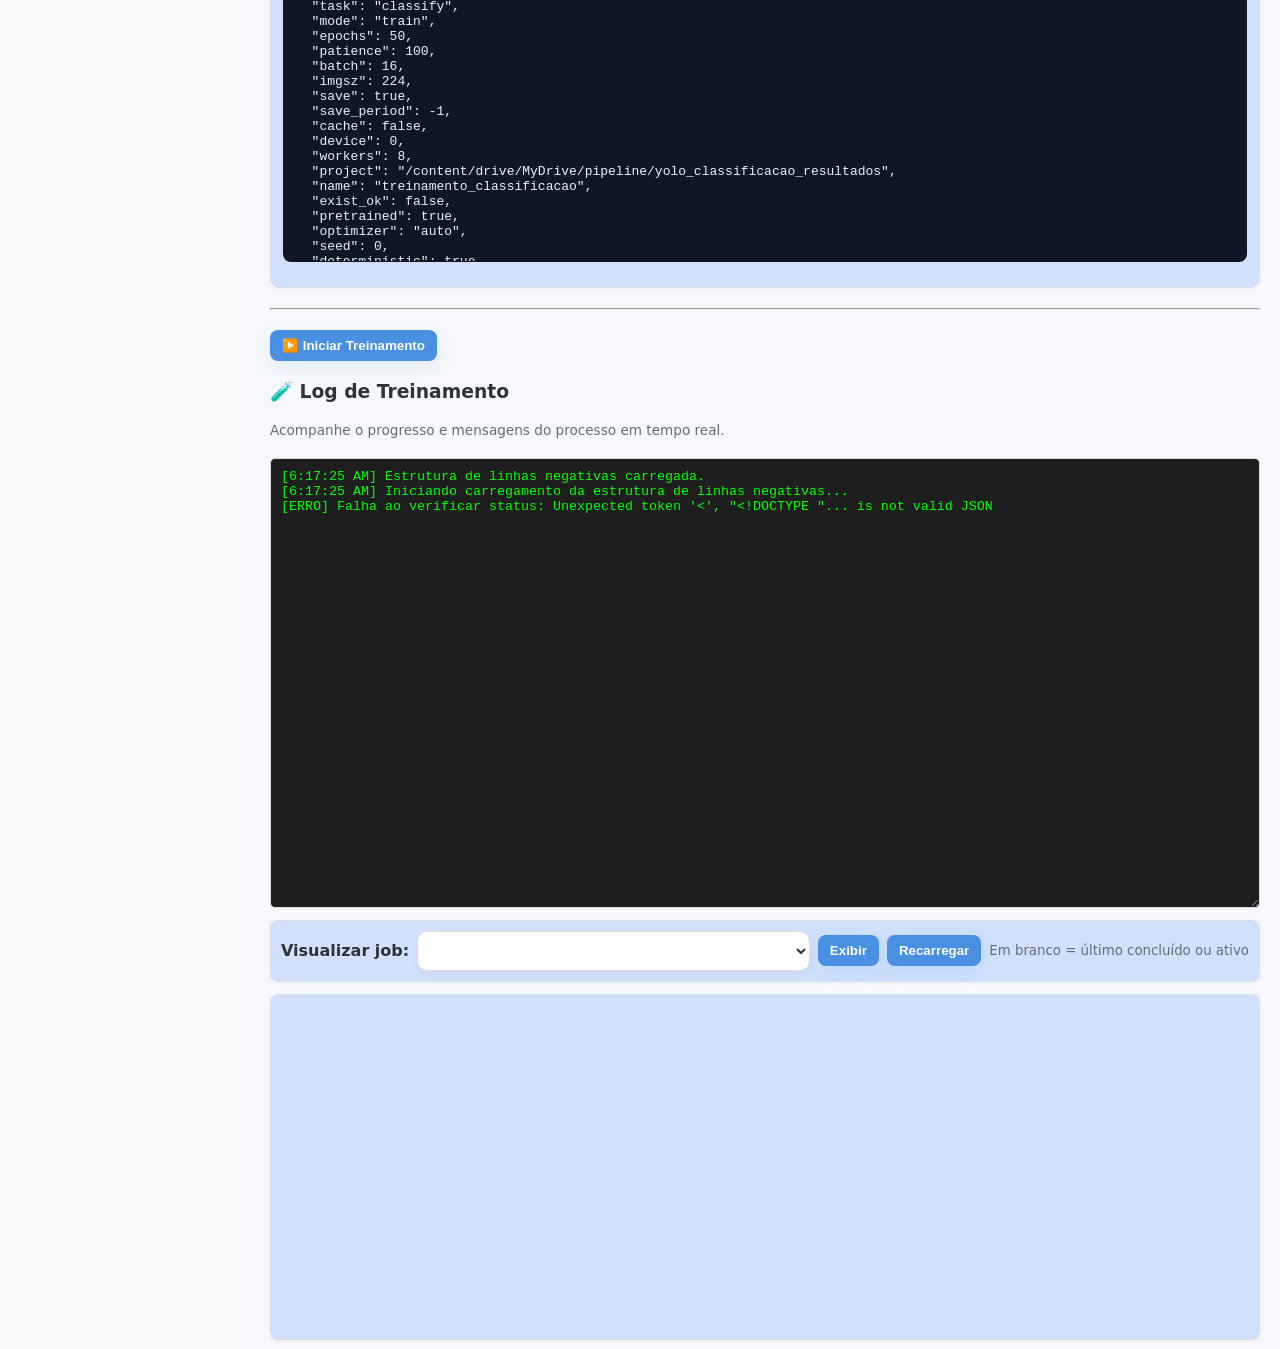
==== commit 05c255f6: "V 0.1.2 Pré-Processamento" ====
--- a/projeto/views/index.html
+++ b/projeto/views/index.html
@@ -46,6 +46,82 @@
         </div>
     </div>
 
+    <!-- Modal de Pré-processamento (renderizado no nível raiz para evitar conflitos de z-index) -->
+    <div id="preprocess-modal" class="preprocess-modal">
+        <div class="preprocess-modal-container">
+            <!-- HEADER -->
+            <div class="preprocess-modal-header">
+                <strong>Pré-processamento de Imagem — Pipeline Interativo</strong>
+                <div>
+                    <button id="apply-preprocess-btn" class="btn-modal btn-modal-apply">Aplicar</button>
+                    <button id="close-preprocess-modal-btn" class="btn-modal btn-modal-close">Fechar</button>
+                </div>
+            </div>
+
+            <!-- BODY -->
+            <div class="preprocess-modal-body">
+                <!-- PIPELINE -->
+                <div class="preprocess-modal-sidebar">
+                    <span class="preprocess-modal-label">ORDEM DE APLICAÇÃO</span>
+                    <ul id="preprocessing-pipeline-list" class="preprocessing-pipeline-list">
+                        <!-- Técnicas serão adicionadas aqui dinamicamente -->
+                    </ul>
+
+                    <div class="preprocess-modal-controls">
+                        <label class="preprocess-modal-label">TÉCNICAS DISPONÍVEIS</label>
+                        <select id="available-techniques-select" class="preprocess-select">
+                            <option value="">Carregando...</option>
+                        </select>
+                        <button id="add-technique-btn" class="btn-add-technique">+ Adicionar técnica</button>
+                    </div>
+                </div>
+
+                <!-- VISUALIZAÇÃO -->
+                <div class="preprocess-modal-content">
+                    <!-- PIPELINE DE ETAPAS CUMULATIVAS -->
+                    <div class="pipeline-steps-section">
+                        <span class="preprocess-modal-label">EVOLUÇÃO DO PIPELINE — CADA ETAPA</span>
+                        <div id="pipeline-steps-gallery" class="pipeline-steps-gallery">
+                            <!-- Etapas serão renderizadas aqui dinamicamente -->
+                        </div>
+                    </div>
+
+                    <!-- PREVIEWS PRINCIPAIS -->
+                    <div class="preprocess-modal-grid">
+                        <!-- ORIGINAL -->
+                        <div class="preprocess-preview-card">
+                            <span class="preview-label preview-label-original">ORIGINAL</span>
+                            <img src="" class="preview-img original">
+                        </div>
+
+                        <!-- PIPELINE FINAL -->
+                        <div class="preprocess-preview-card preview-card-result">
+                            <span class="preview-label preview-label-result">RESULTADO FINAL</span>
+                            <img src="" class="preview-img result">
+                        </div>
+
+                        <!-- TÉCNICA ISOLADA -->
+                        <div class="preprocess-preview-card">
+                            <span class="preview-label preview-label-isolated">TÉCNICA ISOLADA</span>
+                            <div style="margin: 6px 0;">
+                                <select id="isolated-technique-select" class="preprocess-select"
+                                    style="max-width: 100%;">
+                                    <option value="">Selecione a técnica isolada...</option>
+                                </select>
+                            </div>
+                            <img src="" class="preview-img isolated">
+                        </div>
+                    </div>
+                </div>
+            </div>
+
+            <!-- SNACKBAR -->
+            <div class="preprocess-modal-footer">
+                ● Pipeline atualizado — aguardando processamento
+            </div>
+        </div>
+    </div>
+
     <script src="./js/api.js"></script>
     <script src="./js/finder.js"></script>
     <script src="./js/modules/config.js"></script>
@@ -53,6 +129,8 @@
     <script src="./js/modules/navigation.js"></script>
     <script src="./js/training_control.js"></script>
     <script src="./js/prediction_history.js"></script>
+    <script src="./js/preprocessing_modal.js"></script>
+    <script src="./js/preprocessing_modal_prediction.js"></script>
     <script src="./js/ui.js"></script>
 
     <script>
--- a/projeto/views/styles.css
+++ b/projeto/views/styles.css
@@ -416,7 +416,17 @@
     color: var(--text-primary);
     cursor: pointer;
     min-width: 160px;
-    max-width: 260px;
+    flex: 1 1 280px;
+    max-width: 100%;
+}
+
+.model-item-compact label {
+    display: block;
+    white-space: normal;
+    word-break: break-word;
+    overflow-wrap: break-word;
+    max-width: 100%;
+    min-width: 0;
 }
 
 .model-item-compact .model-checkbox {
@@ -668,9 +678,8 @@
     display: block;
     width: 100%;
     height: auto;
-    aspect-ratio: 16/9;
-    /* mantém proporção agradável */
-    object-fit: cover;
+    /* Mantém toda a arte visível sem cortar rótulos do YOLO */
+    object-fit: contain;
     border-radius: 6px;
     transition: transform 0.18s ease, box-shadow 0.18s ease;
     cursor: pointer;
@@ -1109,4 +1118,338 @@
 .kpi-negative {
     border-color: #dc3545;
     color: #dc3545;
+}
+
+/* Modal de Pré-processamento */
+.preprocess-modal {
+    position: fixed;
+    inset: 0;
+    background: rgba(0, 0, 0, 0.88);
+    z-index: 10000;
+    display: none;
+    font-family: Inter, Arial, sans-serif;
+    color: #eaeaea;
+}
+
+.preprocess-modal-container {
+    width: 96%;
+    height: 92%;
+    margin: 2% auto;
+    background: #1b1b1b;
+    border-radius: 10px;
+    display: flex;
+    flex-direction: column;
+    overflow: hidden;
+    box-shadow: 0 25px 50px -12px rgba(0, 0, 0, 0.5);
+}
+
+.preprocess-modal-header {
+    height: 56px;
+    background: #252525;
+    display: flex;
+    align-items: center;
+    justify-content: space-between;
+    padding: 0 20px;
+    border-bottom: 1px solid #333;
+}
+
+.preprocess-modal-header strong {
+    font-size: 0.95rem;
+    color: #eaeaea;
+    font-weight: 600;
+}
+
+.btn-modal {
+    border: none;
+    padding: 6px 14px;
+    border-radius: 4px;
+    font-size: 0.8rem;
+    cursor: pointer;
+    transition: all 0.2s ease;
+}
+
+.btn-modal-apply {
+    background: #2ecc71;
+    color: #111;
+    margin-right: 8px;
+}
+
+.btn-modal-apply:hover {
+    background: #27ae60;
+    transform: translateY(-1px);
+}
+
+.btn-modal-close {
+    background: #444;
+    color: #eee;
+}
+
+.btn-modal-close:hover {
+    background: #555;
+}
+
+.preprocess-modal-body {
+    flex: 1;
+    display: flex;
+    overflow: hidden;
+}
+
+.preprocess-modal-sidebar {
+    width: 280px;
+    background: #202020;
+    border-right: 1px solid #333;
+    padding: 16px;
+    overflow-y: auto;
+    overflow-x: hidden;
+    flex-shrink: 0;
+    color: #eaeaea;
+}
+
+.preprocess-modal-label {
+    font-size: 0.75rem;
+    color: #9aa0a6;
+    letter-spacing: 0.08em;
+    display: block;
+    margin-bottom: 8px;
+}
+
+.preprocessing-pipeline-list {
+    list-style: none;
+    padding: 0;
+    margin: 14px 0;
+}
+
+.preprocess-modal-controls {
+    margin-top: 20px;
+}
+
+.preprocess-select {
+    width: 100%;
+    padding: 8px;
+    background: #2d2d2d;
+    color: #eee;
+    border: 1px solid #444;
+    border-radius: 4px;
+    font-size: 0.8rem;
+    margin-bottom: 8px;
+}
+
+.btn-add-technique {
+    width: 100%;
+    background: transparent;
+    border: 1px dashed #555;
+    color: #bbb;
+    padding: 8px;
+    border-radius: 6px;
+    font-size: 0.75rem;
+    cursor: pointer;
+    transition: all 0.2s ease;
+}
+
+.btn-add-technique:hover {
+    border-color: #777;
+    color: #ddd;
+}
+
+.preprocess-modal-content {
+    flex: 1;
+    background: #121212;
+    padding: 20px;
+    overflow-y: auto;
+    color: #f5f5f5;
+    display: flex;
+    flex-direction: column;
+    gap: 24px;
+}
+
+/* Seção de Pipeline de Etapas */
+.pipeline-steps-section {
+    background: #1a1a1a;
+    border-radius: 8px;
+    padding: 16px;
+    border: 1px solid #2a2a2a;
+}
+
+.pipeline-steps-gallery {
+    display: flex;
+    gap: 12px;
+    overflow-x: auto;
+    padding: 12px 0;
+    align-items: center;
+    scroll-behavior: smooth;
+    -webkit-overflow-scrolling: touch;
+}
+
+.pipeline-steps-gallery::-webkit-scrollbar {
+    height: 8px;
+}
+
+.pipeline-steps-gallery::-webkit-scrollbar-track {
+    background: #1f1f1f;
+    border-radius: 4px;
+}
+
+.pipeline-steps-gallery::-webkit-scrollbar-thumb {
+    background: #444;
+    border-radius: 4px;
+}
+
+.pipeline-steps-gallery::-webkit-scrollbar-thumb:hover {
+    background: #555;
+}
+
+/* Card de etapa individual */
+.pipeline-step-card {
+    flex: 0 0 180px;
+    display: flex;
+    flex-direction: column;
+    background: #242424;
+    border-radius: 8px;
+    padding: 10px;
+    border: 2px solid #333;
+    transition: all 0.3s ease;
+    cursor: pointer;
+    position: relative;
+}
+
+.pipeline-step-card:hover {
+    border-color: #5dade2;
+    transform: translateY(-2px);
+    box-shadow: 0 8px 16px rgba(93, 173, 226, 0.2);
+}
+
+.pipeline-step-card.first-step {
+    border-color: #5dade2;
+}
+
+.pipeline-step-card.final-step {
+    border-color: #2ecc71;
+}
+
+.pipeline-step-label {
+    font-size: 0.65rem;
+    color: #999;
+    margin-bottom: 4px;
+    text-align: center;
+    font-weight: 600;
+    letter-spacing: 0.05em;
+}
+
+.pipeline-step-tech {
+    font-size: 0.7rem;
+    color: #eee;
+    margin-bottom: 8px;
+    text-align: center;
+    font-weight: 500;
+    min-height: 28px;
+    display: flex;
+    align-items: center;
+    justify-content: center;
+}
+
+.pipeline-step-card img {
+    width: 100%;
+    height: 280px;
+    object-fit: contain;
+    border-radius: 6px;
+    background: #1a1a1a;
+    border: 1px solid #333;
+}
+
+/* Seta entre etapas */
+.pipeline-arrow {
+    flex: 0 0 auto;
+    color: #666;
+    font-size: 1.5rem;
+    user-select: none;
+    display: flex;
+    align-items: center;
+    padding: 0 4px;
+}
+
+.preprocess-modal-grid {
+    display: grid;
+    grid-template-columns: repeat(auto-fit, minmax(320px, 1fr));
+    gap: 20px;
+}
+
+.preprocess-preview-card {
+    background: #242424;
+    border-radius: 8px;
+    padding: 12px;
+    /* Use flex layout to keep label/select above and image constrained */
+    display: flex;
+    flex-direction: column;
+    gap: 8px;
+    /* Constrain height and clip overflow so images never spill */
+    max-height: 360px;
+    overflow: hidden;
+}
+
+.preview-card-result {
+    border: 1px solid #2ecc71;
+}
+
+.preview-label {
+    font-size: 0.7rem;
+    color: #aaa;
+    display: block;
+    margin-bottom: 8px;
+}
+
+.preview-label-original {
+    color: #5dade2;
+}
+
+.preview-label-result {
+    color: #2ecc71;
+}
+
+.preview-img {
+    display: block;
+    width: 100%;
+    /* Ensure image stays inside the card */
+    height: auto;
+    max-height: 260px;
+    object-fit: contain;
+    margin-top: 8px;
+    border-radius: 6px;
+    border: 1px solid #333;
+    background: #0f0f0f;
+}
+
+.preprocess-modal-footer {
+    height: 34px;
+    background: #1f1f1f;
+    border-top: 1px solid #333;
+    display: flex;
+    align-items: center;
+    padding: 0 16px;
+    font-size: 0.75rem;
+    color: #7dd3fc;
+}
+
+/* Responsivo para modal */
+@media (max-width: 768px) {
+    .preprocess-modal-container {
+        width: 100%;
+        height: 100%;
+        margin: 0;
+        border-radius: 0;
+    }
+
+    .preprocess-modal-body {
+        flex-direction: column;
+    }
+
+    .preprocess-modal-sidebar {
+        width: 100%;
+        border-right: none;
+        border-bottom: 1px solid #333;
+        max-height: 40%;
+    }
+
+    .preprocess-modal-grid {
+        grid-template-columns: 1fr;
+    }
 }
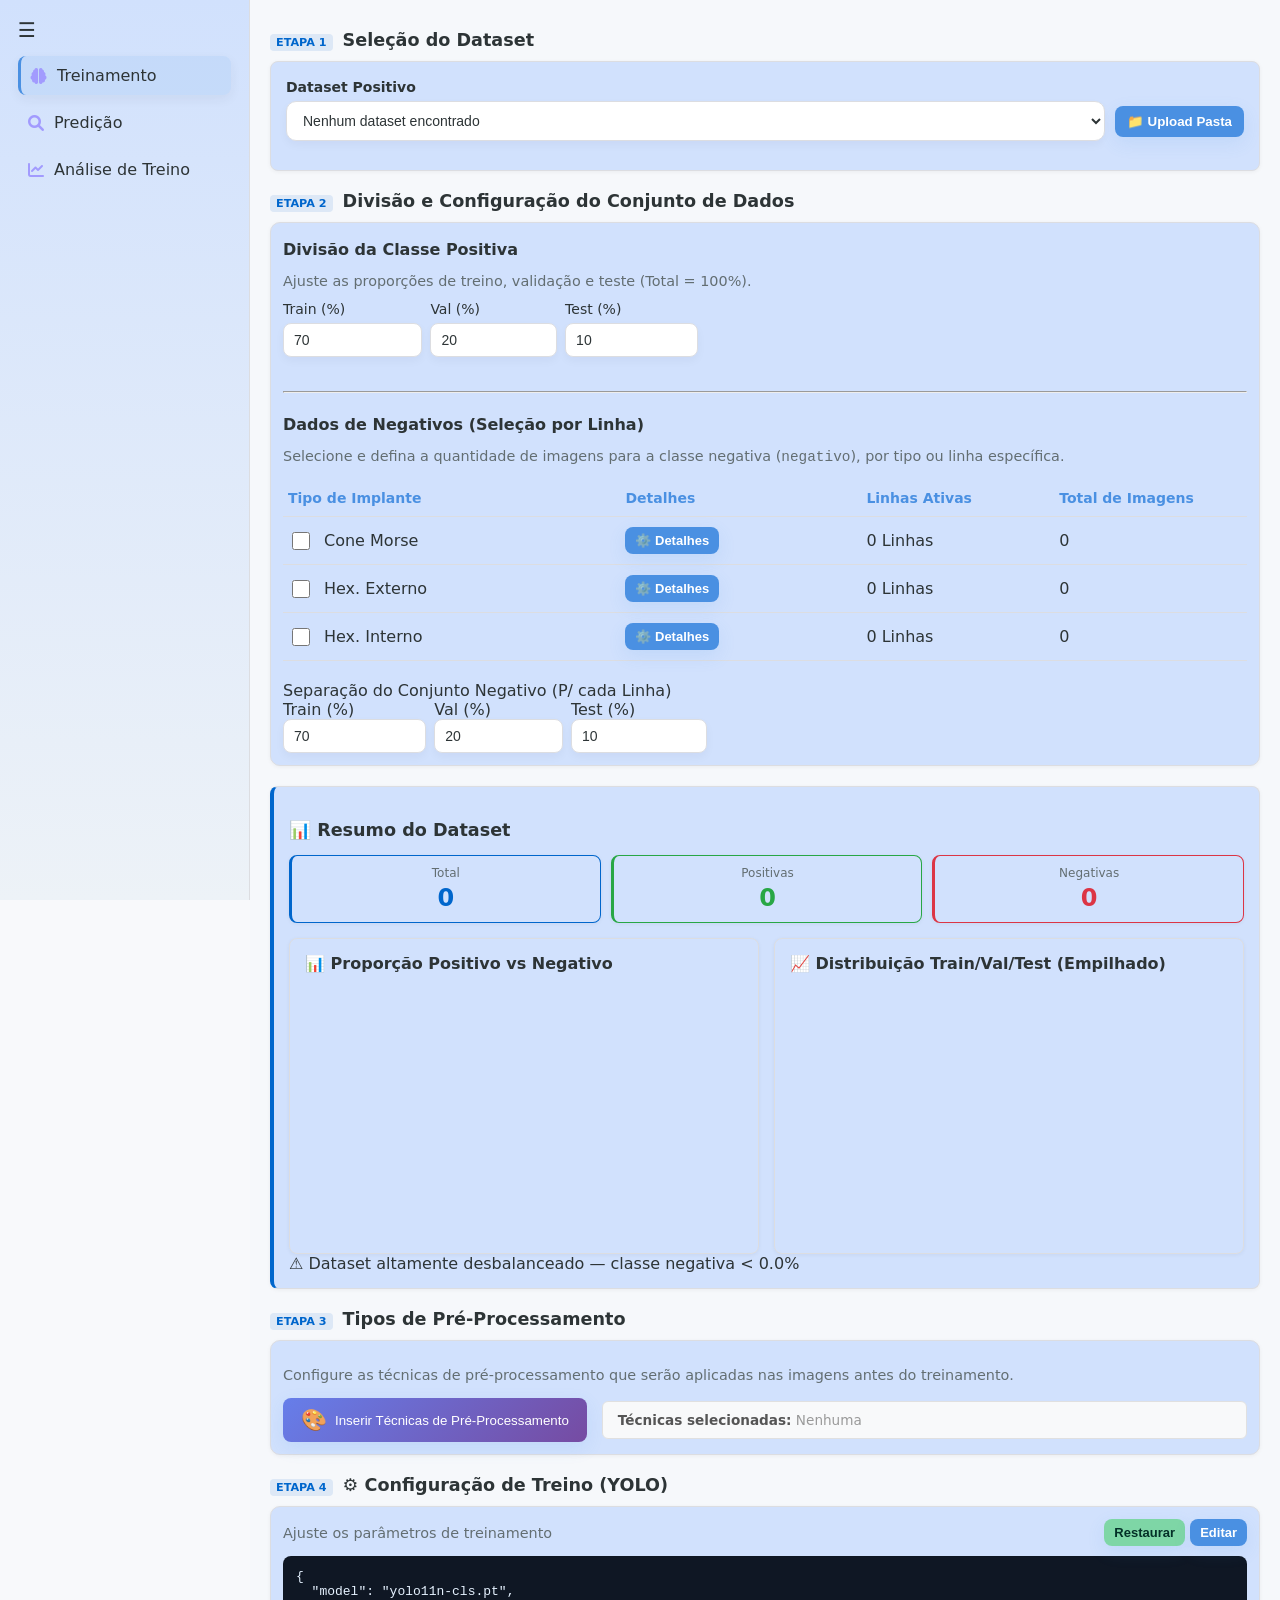
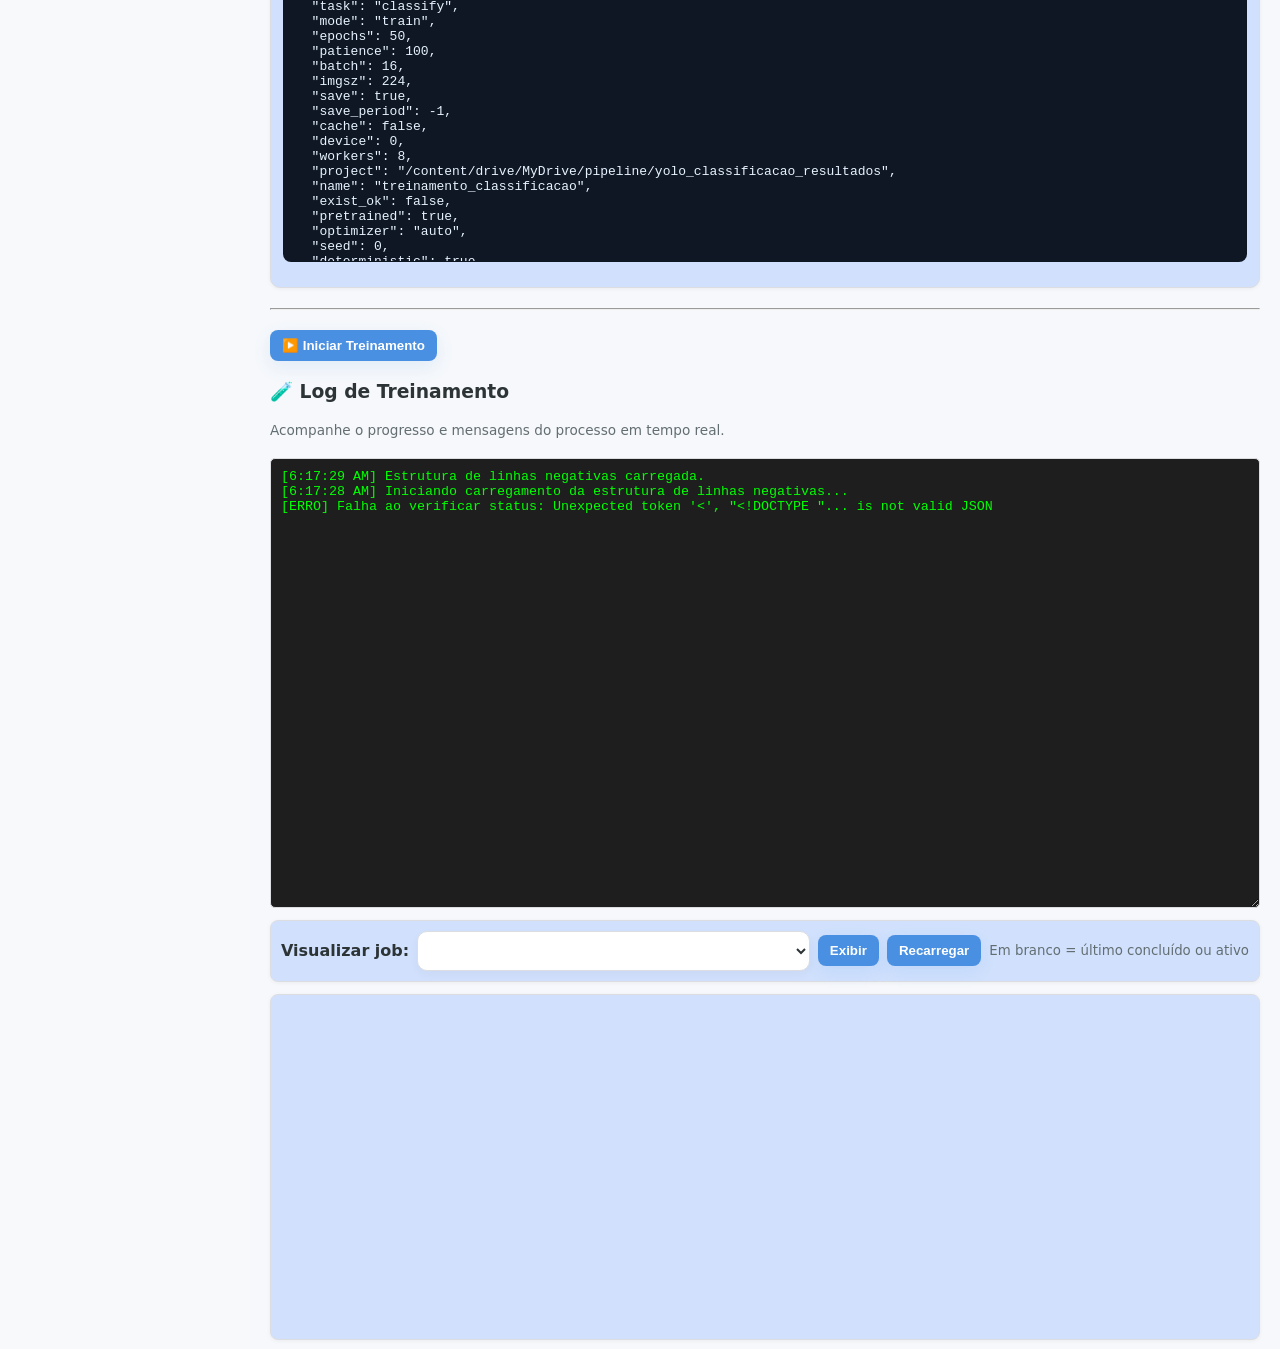
==== commit f4dbe565: "Ajustes" ====
--- a/projeto/views/index.html
+++ b/projeto/views/index.html
@@ -21,6 +21,10 @@
 
         <div class="menu-item" data-page="predicao" onclick="navigate('predicao')">
             <i class="fas fa-search"></i><span>Predição</span>
+        </div>
+
+        <div class="menu-item" data-page="analise" onclick="navigate('analise')">
+            <i class="fas fa-chart-line"></i><span>Análise de Treino</span>
         </div>
 
     </div>
@@ -131,6 +135,7 @@
     <script src="./js/prediction_history.js"></script>
     <script src="./js/preprocessing_modal.js"></script>
     <script src="./js/preprocessing_modal_prediction.js"></script>
+    <script src="./js/training_analysis.js"></script>
     <script src="./js/ui.js"></script>
 
     <script>
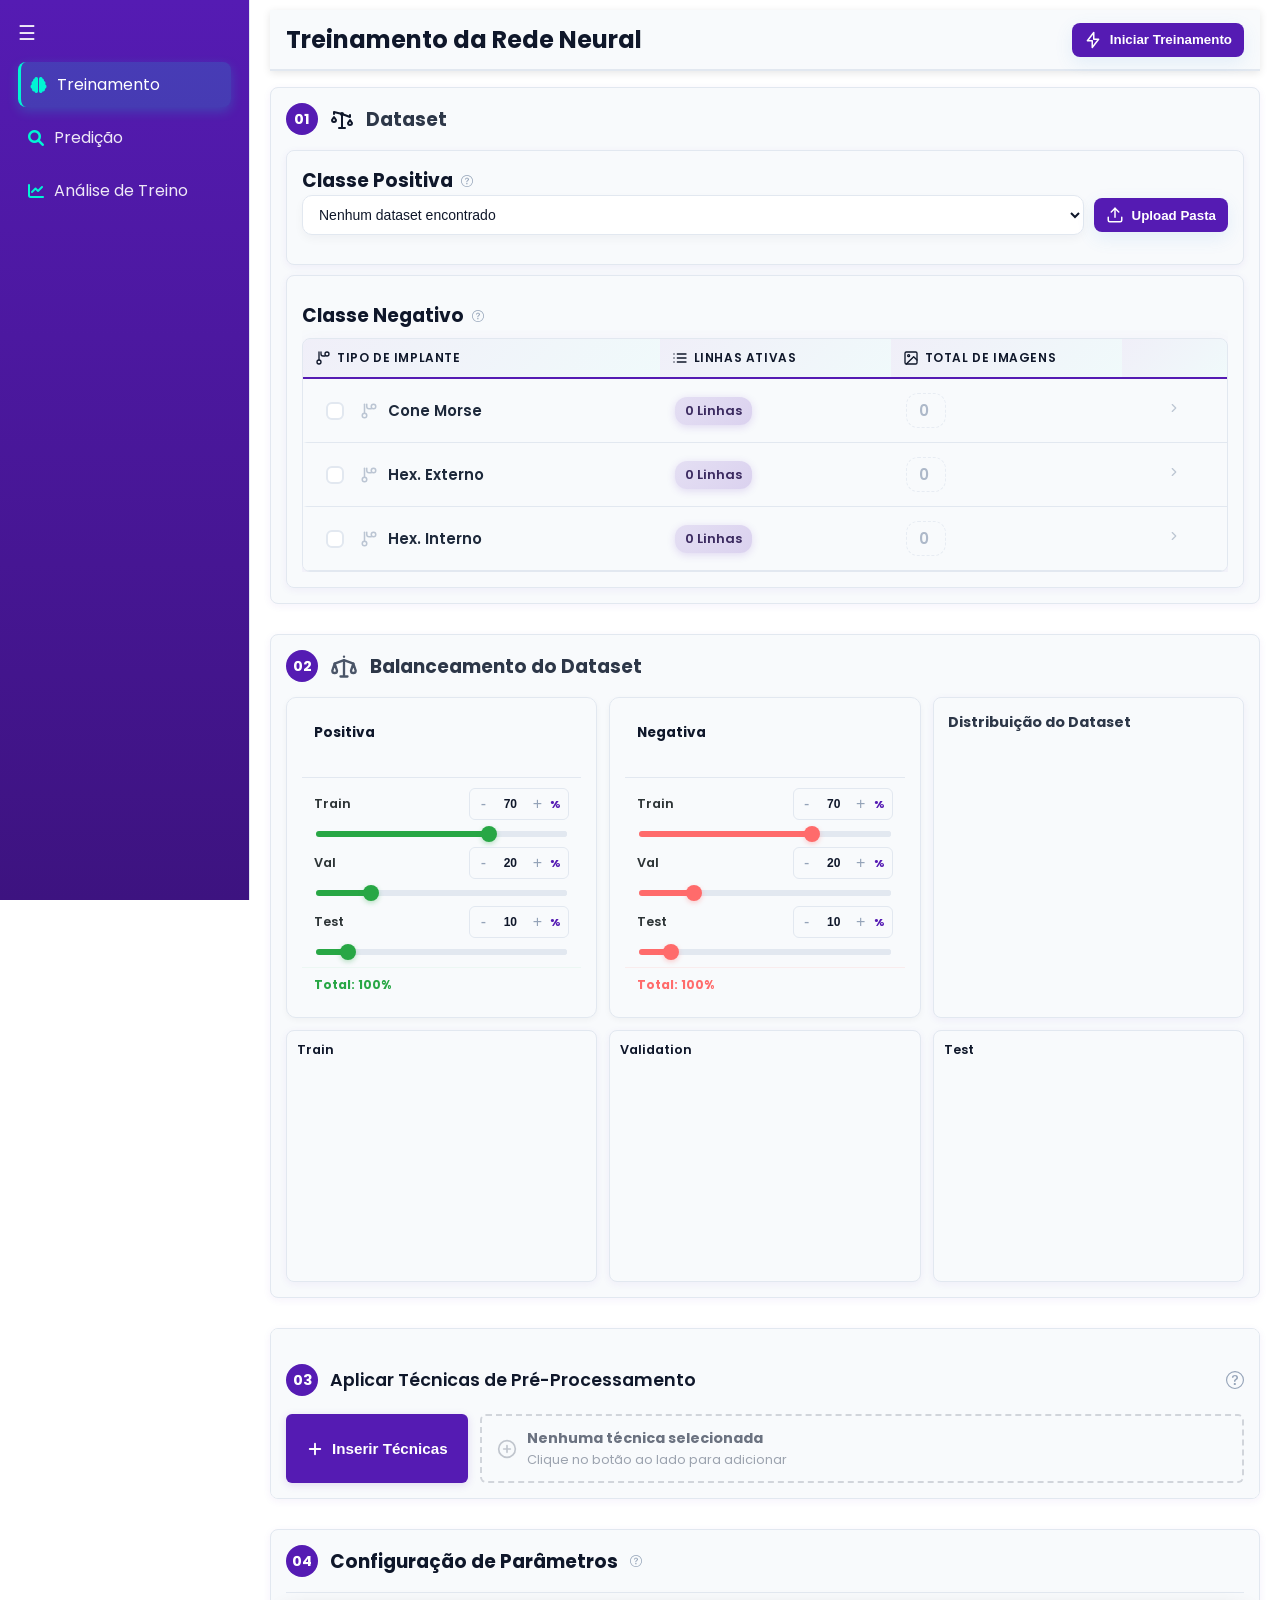
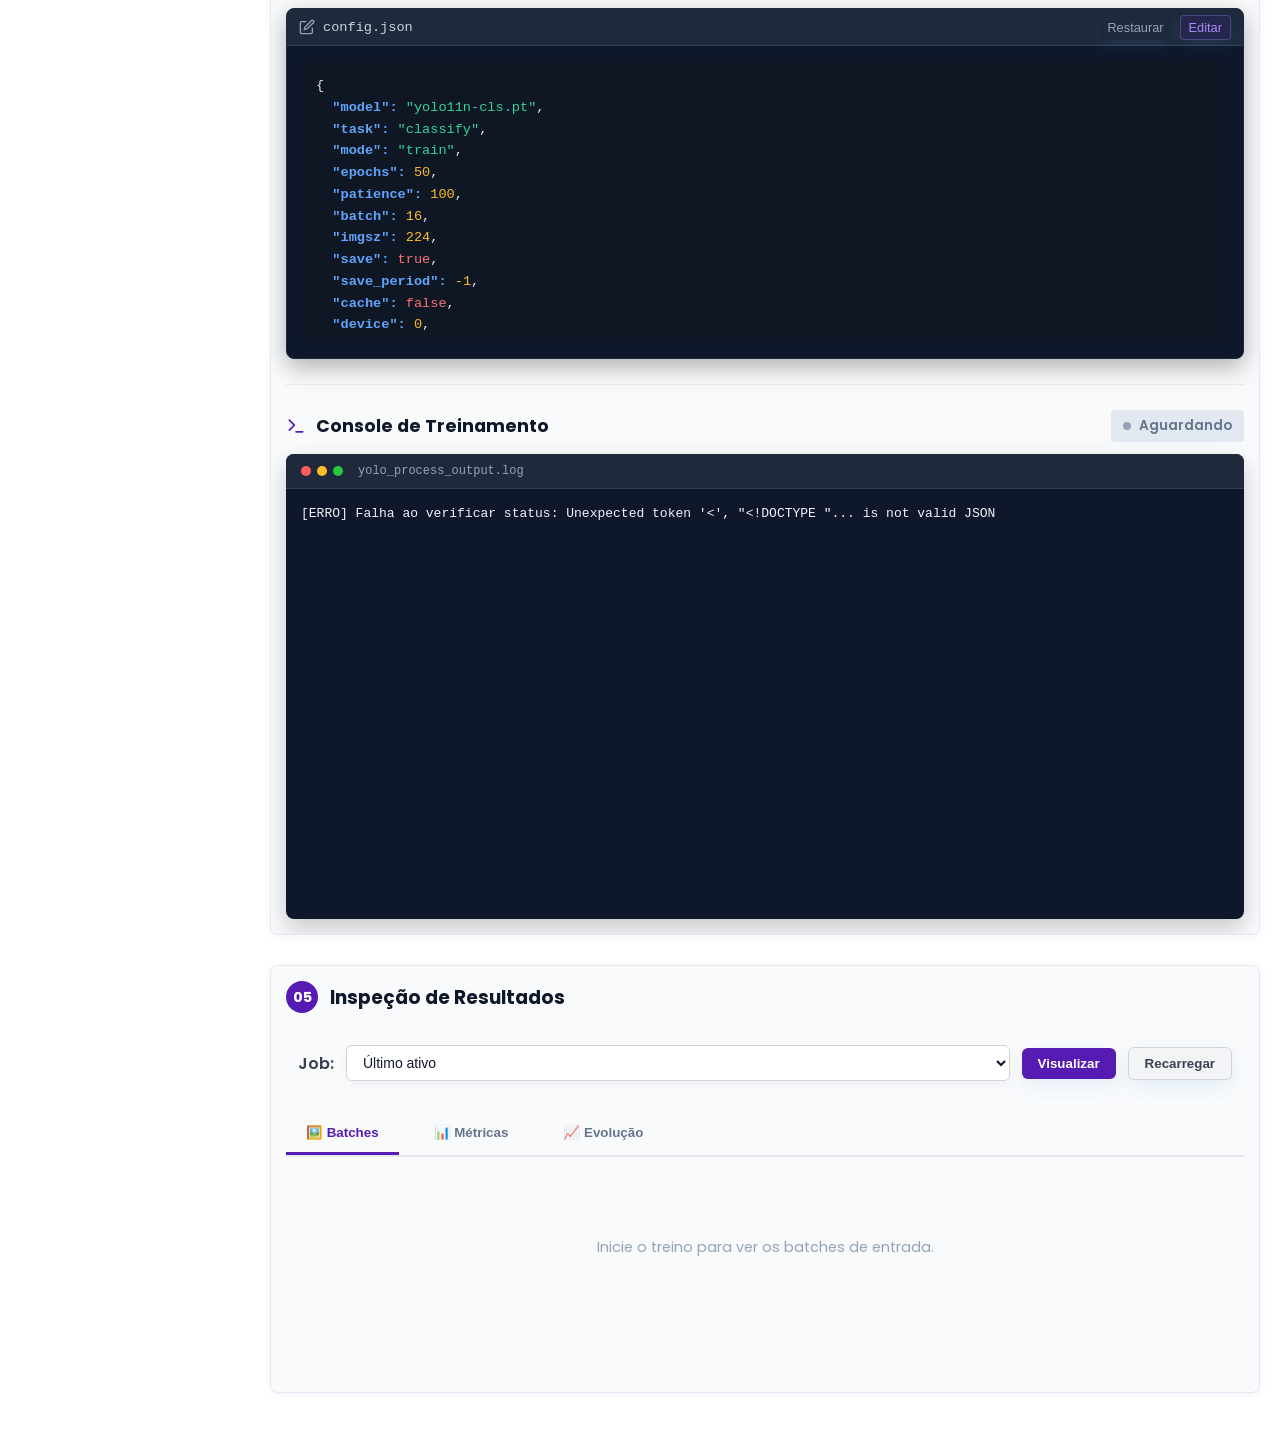
==== commit 6d760bc7: "Novo Visual V 0.1.3" ====
--- a/projeto/views/index.html
+++ b/projeto/views/index.html
@@ -5,6 +5,11 @@
     <meta charset="utf-8" />
     <meta name="viewport" content="width=device-width,initial-scale=1" />
     <title>Plataforma YOLO Classificação</title>
+    <link rel="preconnect" href="https://fonts.googleapis.com">
+    <link rel="preconnect" href="https://fonts.gstatic.com" crossorigin>
+    <link
+        href="https://fonts.googleapis.com/css2?family=Poppins:ital,wght@0,100;0,200;0,300;0,400;0,500;0,600;0,700;0,800;0,900;1,100;1,200;1,300;1,400;1,500;1,600;1,700;1,800;1,900&display=swap"
+        rel="stylesheet">
     <link rel="stylesheet" href="theme.css">
     <link rel="stylesheet" href="./styles.css">
     <link rel="stylesheet" href="https://cdnjs.cloudflare.com/ajax/libs/font-awesome/6.0.0/css/all.min.css">
@@ -12,6 +17,19 @@
 </head>
 
 <body>
+    <!-- Mock do Manager - deve estar ANTES de todos os scripts -->
+    <script>
+        if (!window.TrainingResultsManager) {
+            window.TrainingResultsManager = {
+                isReady: true,
+                queue: [],
+                init: function () { console.log('[Manager Mock] Ready'); },
+                addImage: function (data) { console.log('[Manager Mock] Imagem recebida', data); },
+                addImagesToTab: function (data) { console.log('[Manager Mock] Imagens recebidas', data); }
+            };
+        }
+    </script>
+
     <div class="sidebar" id="sidebar" aria-expanded="true">
         <div class="toggle-btn" onclick="toggleSidebar()">☰</div>
 
@@ -130,6 +148,7 @@
     <script src="./js/finder.js"></script>
     <script src="./js/modules/config.js"></script>
     <script src="./js/modules/modal.js"></script>
+    <script src="./js/split_controls.js"></script>
     <script src="./js/modules/navigation.js"></script>
     <script src="./js/training_control.js"></script>
     <script src="./js/prediction_history.js"></script>
--- a/projeto/views/theme.css
+++ b/projeto/views/theme.css
@@ -1,29 +1,45 @@
 :root {
-    /* 🎨 Paleta "Neutro Tech" */
-    --color-primary: #4A90E2;
-    /* Azul suave (botões principais) */
-    --color-success: #7ED6A6;
-    /* Verde menta (feedback positivo) */
-    --color-accent: #A29BFE;
-    /* Lilás pastel (ícones / detalhes) */
-    --bg: #F8F9FB;
-    /* Fundo da página (muito claro) */
-    --surface: #d1e1fd;
-    /* Cards / superfícies (cinza claro) */
-    --text-primary: #2D3436;
-    /* Texto principal (cinza escuro) */
-    --text-muted: #636E72;
-    /* Texto secundário (cinza médio) */
-    --border: #DCDDE1;
-    /* Bordas e divisores (cinza sutil) */
-    --danger: #FF6B6B;
-    /* Erro (vermelho suave) */
+    /* 🎨 Paleta Brand Roxo Tech */
 
-    /* layout sizes (can be tweaked) */
+    /* Cor principal da marca: Roxo Profundo */
+    --color-primary: #551BB3;
+
+    /* Variações da primária: Para botões e estados ativos */
+    --color-primary-dark: #3D1380;
+    --color-primary-light: #7B42D9;
+
+    /* Accent: Um verde-água neon para contrastar com o roxo em CTAs críticos */
+    --color-accent: #00F5D4;
+
+    /* Info: Azul técnico para links e ícones de ajuda */
+    --color-info: #0EA5E9;
+
+    /* Fundo geral: Branco limpo e profissional */
+    --bg: #FFFFFF;
+
+    /* Superfícies: Cards e tabelas (levemente mais escuros que o fundo) */
+    --surface: #F8FAFC;
+
+    /* Texto: Contraste para leitura em fundo claro */
+    --text-primary: #0F172A;
+    --text-muted: #94A3B8;
+
+    /* Bordas: Sutis para separar seções */
+    --border: #E2E8F0;
+
+    /* Feedback: Cores padrão de status de treinamento */
+    --color-success: #10B981;
+    /* Treinamento concluído */
+    --color-warning: #F59E0B;
+    /* Aviso de overfitting / Throttling */
+    --danger: #EF4444;
+    /* Erro de execução / Interrupção */
+
+    /* Layout */
     --sidebar-width: 250px;
     --sidebar-collapsed-width: 60px;
     --rightpanel-width: 320px;
 
-    /* elevation */
-    --elevation: rgba(45, 52, 54, 0.06);
+    /* Elevação / sombra: Sombra suave para dar profundidade aos modais */
+    --elevation: rgba(0, 0, 0, 0.4);
 }
--- a/projeto/views/styles.css
+++ b/projeto/views/styles.css
@@ -1,12 +1,71 @@
 /* Global */
 body {
-    font-family: Inter, system-ui, -apple-system, "Segoe UI", Roboto, "Helvetica Neue", Arial;
+    font-family: Poppins, sans-serif;
     margin: 0;
     padding: 0;
     background: var(--bg);
     color: var(--text-primary);
     min-height: 100vh;
     overflow: auto;
+}
+
+/* Customização da Scrollbar - Glassmorphism High-Tech */
+/* Webkit (Chrome, Edge, Safari) */
+::-webkit-scrollbar {
+    width: 6px;
+    height: 6px;
+}
+
+::-webkit-scrollbar-track {
+    background: transparent;
+}
+
+::-webkit-scrollbar-thumb {
+    background: linear-gradient(to bottom, #551BB3, #00F5D4);
+    border-radius: 20px;
+    opacity: 0.5;
+}
+
+::-webkit-scrollbar-thumb:hover {
+    opacity: 0.8;
+}
+
+/* Firefox */
+* {
+    scrollbar-width: thin;
+    scrollbar-color: #551BB3 transparent;
+}
+
+/* Canvas responsivo */
+canvas {
+    max-width: 100% !important;
+    height: auto !important;
+    display: block !important;
+}
+
+/* Split Control Cards - Componente Reutilizável Compacto */
+.split-control-card {
+    display: flex;
+    flex-direction: column;
+    border-radius: 10px;
+    overflow: hidden;
+    box-shadow: 0 1px 3px rgba(0, 0, 0, 0.08);
+    transition: box-shadow 0.2s ease;
+    min-width: 0;
+}
+
+.split-control-card[data-class="negativa"] {
+    background: var(--surface);
+    border: 1px solid var(--border);
+}
+
+.split-control-card[data-class="positiva"] {
+    background: var(--surface);
+    border: 1px solid var(--border);
+}
+
+.split-control-card:hover {
+    box-shadow: 0 4px 12px rgba(85, 27, 179, 0.15);
 }
 
 /* Sidebar */
@@ -16,11 +75,11 @@
     top: 0;
     height: 100%;
     width: var(--sidebar-width);
-    background: linear-gradient(180deg, var(--surface), #EDF2F7);
+    background: linear-gradient(180deg, var(--color-primary), var(--color-primary-dark));
     border-right: 1px solid var(--border);
     padding: 18px;
     box-sizing: border-box;
-    z-index: 1000;
+    /* z-index: 70; */
     transition: width .2s ease;
     color: var(--text-primary);
 }
@@ -34,7 +93,7 @@
     font-size: 20px;
     cursor: pointer;
     margin-bottom: 14px;
-    color: var(--muted);
+    color: rgba(255, 255, 255, 0.9);
 }
 
 /* Menu items */
@@ -45,7 +104,7 @@
     margin-bottom: 8px;
     border-radius: 8px;
     cursor: pointer;
-    color: var(--text-primary);
+    color: rgba(255, 255, 255, 0.9);
 }
 
 .menu-item i {
@@ -55,9 +114,10 @@
 
 .menu-item:hover,
 .menu-item.active {
-    background: rgba(74, 144, 226, 0.10);
-    box-shadow: 0 4px 12px var(--elevation);
-    border-left: 3px solid var(--color-primary);
+    background: rgba(0, 245, 212, 0.15);
+    box-shadow: 0 4px 12px rgba(0, 245, 212, 0.2);
+    border-left: 3px solid var(--color-accent);
+    color: #ffffff;
 }
 
 .sidebar.collapsed .menu-item span {
@@ -68,14 +128,62 @@
 .main-content {
     position: relative;
     margin-left: var(--sidebar-width);
-    min-height: 100vh;
+    min-height: auto;
+    max-width: calc(100vw - var(--sidebar-width));
     padding: 10px 20px;
     box-sizing: border-box;
-    overflow-y: auto;
+    /* overflow-y: auto; */
+    overflow-x: visible;
+    /* Mudado de hidden para visible - permite position: sticky */
     transition: margin-left .25s ease, margin-right .25s ease;
-    z-index: 1;
-    background: #f6f8fb;
+    background: var(--main-primary);
     color: var(--text-primary);
+}
+
+.main-content.collapsed {
+    margin-left: var(--sidebar-collapsed-width);
+    max-width: calc(100vw - var(--sidebar-collapsed-width));
+}
+
+/* View container */
+#view {
+    min-height: auto;
+    height: auto;
+    width: 100%;
+    overflow-x: visible;
+    /* Mudado de hidden para visible - permite position: sticky */
+}
+
+/* Training page section */
+#training-page {
+    min-height: auto;
+    height: auto;
+    width: 100%;
+    overflow-x: visible;
+    /* Mudado de hidden para visible para permitir position: sticky */
+}
+
+/* STICKY HEADER FIX */
+.training-page-header {
+    position: sticky !important;
+    top: 0 !important;
+    z-index: 999 !important;
+    background: var(--surface, var(--background, #fff)) !important;
+    padding: 12px 16px !important;
+    margin-bottom: 16px !important;
+    border-bottom: 2px solid var(--border, #e5e7eb) !important;
+    box-shadow: 0 2px 8px rgba(0, 0, 0, 0.1) !important;
+    width: calc(100% - 32px) !important;
+    left: 0 !important;
+    right: 0 !important;
+    overflow: visible !important;
+}
+
+/* Section base */
+.section {
+    width: 100%;
+    overflow-x: hidden;
+    box-sizing: border-box;
 }
 
 /* Section Headers (Etapas) */
@@ -113,7 +221,20 @@
     border: 1px solid var(--border);
     padding: 15px;
     border-radius: 8px;
-    box-shadow: 0 1px 4px rgba(0, 0, 0, 0.05);
+    box-shadow: 0 2px 8px rgba(85, 27, 179, 0.06);
+    width: 100%;
+    box-sizing: border-box;
+    overflow-x: auto;
+    overflow-y: visible;
+}
+
+/* Textarea e pre dentro de cards */
+.card textarea,
+.card pre {
+    max-width: 100%;
+    width: 100%;
+    box-sizing: border-box;
+    overflow-x: auto;
 }
 
 /* Summary Card (Resumo do Dataset) */
@@ -215,7 +336,309 @@
     box-sizing: border-box;
 }
 
-
+/* Tooltip system (global) */
+.info-tooltip {
+    position: relative;
+    display: inline-flex;
+    color: var(--text-muted, #636E72);
+    cursor: help;
+    transition: color 0.2s;
+    z-index: 10000;
+}
+
+.info-tooltip:hover {
+    color: var(--color-primary, #4A90E2);
+}
+
+.info-tooltip svg {
+    width: 12px;
+    height: 12px;
+}
+
+.info-tooltip .tooltip-content {
+    position: absolute;
+    bottom: calc(100% + 12px);
+    left: 50%;
+    transform: translateX(-50%);
+    background-color: var(--color-primary, #4A90E2);
+    color: #ffffff;
+    border: 1px solid rgba(255, 255, 255, 0.15);
+    border-radius: 8px;
+    font-size: 12px;
+    padding: 12px 14px;
+    box-shadow: 0 10px 30px -5px rgba(74, 144, 226, 0.35), 0 2px 8px rgba(0, 0, 0, 0.1);
+    white-space: normal;
+    max-width: 320px;
+    min-width: 280px;
+    opacity: 0;
+    pointer-events: none;
+    transition: opacity 0.2s;
+    line-height: 1.5;
+}
+
+.info-tooltip:hover .tooltip-content {
+    opacity: 1;
+    pointer-events: auto;
+}
+
+.info-tooltip .tooltip-content::after {
+    content: '';
+    position: absolute;
+    top: 100%;
+    left: 50%;
+    transform: translateX(-50%);
+    border: 6px solid transparent;
+    border-top-color: var(--color-primary, #4A90E2);
+}
+
+/* Tooltip internal sections */
+.tooltip-section {
+    margin-bottom: 10px;
+}
+
+.tooltip-section:last-child {
+    margin-bottom: 0;
+}
+
+.tooltip-section.alert {
+    background-color: rgba(255, 255, 255, 0.15);
+    border-left: 3px solid #FFD93D;
+    padding: 8px 10px;
+    border-radius: 4px;
+    margin-top: 8px;
+}
+
+.tooltip-title {
+    display: block;
+    font-size: 11px;
+    font-weight: 700;
+    margin-bottom: 5px;
+    color: #E3F2FF;
+    text-transform: uppercase;
+    letter-spacing: 0.5px;
+}
+
+.tooltip-section.alert .tooltip-title {
+    color: #FFD93D;
+}
+
+.tooltip-section p {
+    margin: 3px 0;
+    font-size: 12px;
+    line-height: 1.4;
+    color: #ffffff;
+}
+
+.tooltip-divider {
+    height: 1px;
+    background: rgba(255, 255, 255, 0.25);
+    margin: 10px 0;
+}
+
+/* Split Control Components (Train/Val/Test Sliders) */
+.split-controls-grid {
+    display: grid;
+    grid-template-columns: repeat(2, 1fr);
+    gap: 15px;
+}
+
+@media (max-width: 768px) {
+    .split-controls-grid {
+        grid-template-columns: 1fr;
+    }
+}
+
+.split-control-card {
+    background: var(--surface);
+    border: 1px solid var(--border);
+    border-radius: 10px;
+    padding: 15px;
+    box-shadow: 0 2px 6px rgba(0, 0, 0, 0.04);
+}
+
+.split-control-container {
+    display: flex;
+    flex-direction: column;
+    gap: 12px;
+}
+
+.split-slider-group {
+    display: flex;
+    flex-direction: column;
+    gap: 5px;
+}
+
+.split-label {
+    font-size: 0.8rem;
+    font-weight: 500;
+    color: #636E72;
+    margin: 0;
+}
+
+.split-slider-wrapper {
+    display: flex;
+    align-items: center;
+    gap: 10px;
+}
+
+.split-slider {
+    flex: 1;
+    height: 6px;
+    -webkit-appearance: none;
+    appearance: none;
+    background: var(--border);
+    border-radius: 10px;
+    outline: none;
+    transition: background 0.3s;
+}
+
+.split-slider::-webkit-slider-thumb {
+    -webkit-appearance: none;
+    appearance: none;
+    width: 16px;
+    height: 16px;
+    background: #28a745;
+    border-radius: 50%;
+    cursor: pointer;
+    box-shadow: 0 2px 5px rgba(40, 167, 69, 0.3);
+    transition: all 0.2s;
+    margin-top: -5px;
+}
+
+.split-slider::-webkit-slider-thumb:hover {
+    background: #218838;
+    transform: scale(1.1);
+    box-shadow: 0 3px 8px rgba(40, 167, 69, 0.5);
+}
+
+.split-slider::-moz-range-thumb {
+    width: 16px;
+    height: 16px;
+    background: #28a745;
+    border-radius: 50%;
+    cursor: pointer;
+    border: none;
+    box-shadow: 0 2px 5px rgba(40, 167, 69, 0.3);
+    transition: all 0.2s;
+    margin-top: -5px;
+}
+
+.split-slider::-moz-range-thumb:hover {
+    background: #218838;
+    transform: scale(1.1);
+    box-shadow: 0 3px 8px rgba(40, 167, 69, 0.5);
+}
+
+/* Sliders negativos - vermelho */
+#rand-train-slider::-webkit-slider-thumb,
+#rand-val-slider::-webkit-slider-thumb,
+#rand-test-slider::-webkit-slider-thumb {
+    background: #FF6B6B;
+    box-shadow: 0 2px 5px rgba(255, 107, 107, 0.3);
+}
+
+#rand-train-slider::-webkit-slider-thumb:hover,
+#rand-val-slider::-webkit-slider-thumb:hover,
+#rand-test-slider::-webkit-slider-thumb:hover {
+    background: #e74c3c;
+    box-shadow: 0 3px 8px rgba(255, 107, 107, 0.5);
+}
+
+#rand-train-slider::-moz-range-thumb,
+#rand-val-slider::-moz-range-thumb,
+#rand-test-slider::-moz-range-thumb {
+    background: #FF6B6B;
+    box-shadow: 0 2px 5px rgba(255, 107, 107, 0.3);
+}
+
+#rand-train-slider::-moz-range-thumb:hover,
+#rand-val-slider::-moz-range-thumb:hover,
+#rand-test-slider::-moz-range-thumb:hover {
+    background: #e74c3c;
+    box-shadow: 0 3px 8px rgba(255, 107, 107, 0.5);
+}
+
+/* Track (trilha) dos sliders positivos - verde */
+#train-slider::-webkit-slider-runnable-track,
+#val-slider::-webkit-slider-runnable-track,
+#test-slider::-webkit-slider-runnable-track {
+    background: linear-gradient(to right, #28a745 0%, #28a745 var(--value, 50%), var(--border) var(--value, 50%), var(--border) 100%);
+    height: 6px;
+    border-radius: 10px;
+}
+
+#train-slider::-moz-range-track,
+#val-slider::-moz-range-track,
+#test-slider::-moz-range-track {
+    background: var(--border);
+    height: 6px;
+    border-radius: 10px;
+}
+
+#train-slider::-moz-range-progress,
+#val-slider::-moz-range-progress,
+#test-slider::-moz-range-progress {
+    background: #28a745;
+    height: 6px;
+    border-radius: 10px;
+}
+
+/* Track (trilha) dos sliders negativos - vermelho */
+#rand-train-slider::-webkit-slider-runnable-track,
+#rand-val-slider::-webkit-slider-runnable-track,
+#rand-test-slider::-webkit-slider-runnable-track {
+    background: linear-gradient(to right, #FF6B6B 0%, #FF6B6B var(--value, 50%), var(--border) var(--value, 50%), var(--border) 100%);
+    height: 6px;
+    border-radius: 10px;
+}
+
+#rand-train-slider::-moz-range-track,
+#rand-val-slider::-moz-range-track,
+#rand-test-slider::-moz-range-track {
+    background: var(--border);
+    height: 6px;
+    border-radius: 10px;
+}
+
+#rand-train-slider::-moz-range-progress,
+#rand-val-slider::-moz-range-progress,
+#rand-test-slider::-moz-range-progress {
+    background: #FF6B6B;
+    height: 6px;
+    border-radius: 10px;
+}
+
+.split-value {
+    min-width: 45px;
+    text-align: right;
+    font-size: 0.85rem;
+    font-weight: 600;
+    color: var(--text-primary);
+}
+
+.split-total {
+    margin-top: 8px;
+    padding: 8px 12px;
+    background: var(--surface);
+    border-radius: 6px;
+    text-align: center;
+    font-size: 0.85rem;
+    font-weight: 600;
+    color: var(--text-primary);
+    border: 1px solid var(--border);
+}
+
+.split-total.valid {
+    background: #e6f7ed;
+    border-color: #7ED6A6;
+    color: #0a6b3a;
+}
+
+.split-total.invalid {
+    background: #ffe6e6;
+    border-color: #FF6B6B;
+    color: #c92a2a;
+}
 
 
 /* Estilizacao para os itens de modelo que o ui.js cria dinamicamente */
@@ -346,12 +769,6 @@
     border-color: var(--color-primary);
     box-shadow: 0 6px 20px rgba(74, 144, 226, 0.12);
     transform: translateY(-1px);
-}
-
-/* Improve small inline labels + inputs alignment inside table cells */
-.table input[type="number"],
-.table .input-small {
-    min-width: 80px;
 }
 
 /* Slightly larger checkboxes/radio for touch friendliness */
@@ -1127,7 +1544,7 @@
     background: rgba(0, 0, 0, 0.88);
     z-index: 10000;
     display: none;
-    font-family: Inter, Arial, sans-serif;
+    font-family: Poppins, sans-serif;
     color: #eaeaea;
 }
 
@@ -1452,4 +1869,99 @@
     .preprocess-modal-grid {
         grid-template-columns: 1fr;
     }
+}
+
+/* ═══════════════════════════════════════════════════════════ */
+/* JSON Editor - Dark Mode & Syntax Highlighting */
+/* ═══════════════════════════════════════════════════════════ */
+
+.config-preview {
+    /* Syntax highlighting para JSON em modo preview */
+    white-space: pre-wrap !important;
+    word-wrap: break-word;
+    word-break: break-word;
+}
+
+/* Cores para diferentes elementos JSON */
+.json-key {
+    color: #60A5FA;
+    /* Azul claro para chaves */
+    font-weight: 600;
+}
+
+.json-string {
+    color: #34D399;
+    /* Verde para strings */
+}
+
+.json-number {
+    color: #FBBF24;
+    /* Âmbar para números */
+}
+
+.json-boolean {
+    color: #F87171;
+    /* Vermelho para booleanos */
+}
+
+.json-null {
+    color: #A78BFA;
+    /* Roxo para null */
+}
+
+.json-bracket {
+    color: #CBD5E1;
+    /* Cinza-claro para chaves/colchetes */
+}
+
+/* Cursor de edição customizado */
+#config-json {
+    caret-color: #60A5FA;
+}
+
+#config-json::selection {
+    background: rgba(96, 165, 250, 0.25);
+}
+
+/* Focus state melhorado */
+#config-json:focus {
+    outline: none;
+    box-shadow: inset 0 0 0 1px rgba(96, 165, 250, 0.3);
+}
+
+/* Scroll da textarea customizado */
+#config-json::-webkit-scrollbar {
+    width: 8px;
+}
+
+#config-json::-webkit-scrollbar-track {
+    background: #0F172A;
+}
+
+#config-json::-webkit-scrollbar-thumb {
+    background: rgba(96, 165, 250, 0.3);
+    border-radius: 4px;
+}
+
+#config-json::-webkit-scrollbar-thumb:hover {
+    background: rgba(96, 165, 250, 0.5);
+}
+
+/* Animação suave para transições */
+#config-editor-container {
+    transition: all 0.3s cubic-bezier(0.4, 0, 0.2, 1);
+}
+
+#config-preview-container {
+    animation: fadeIn 0.3s ease;
+}
+
+@keyframes fadeIn {
+    from {
+        opacity: 0;
+    }
+
+    to {
+        opacity: 1;
+    }
 }
